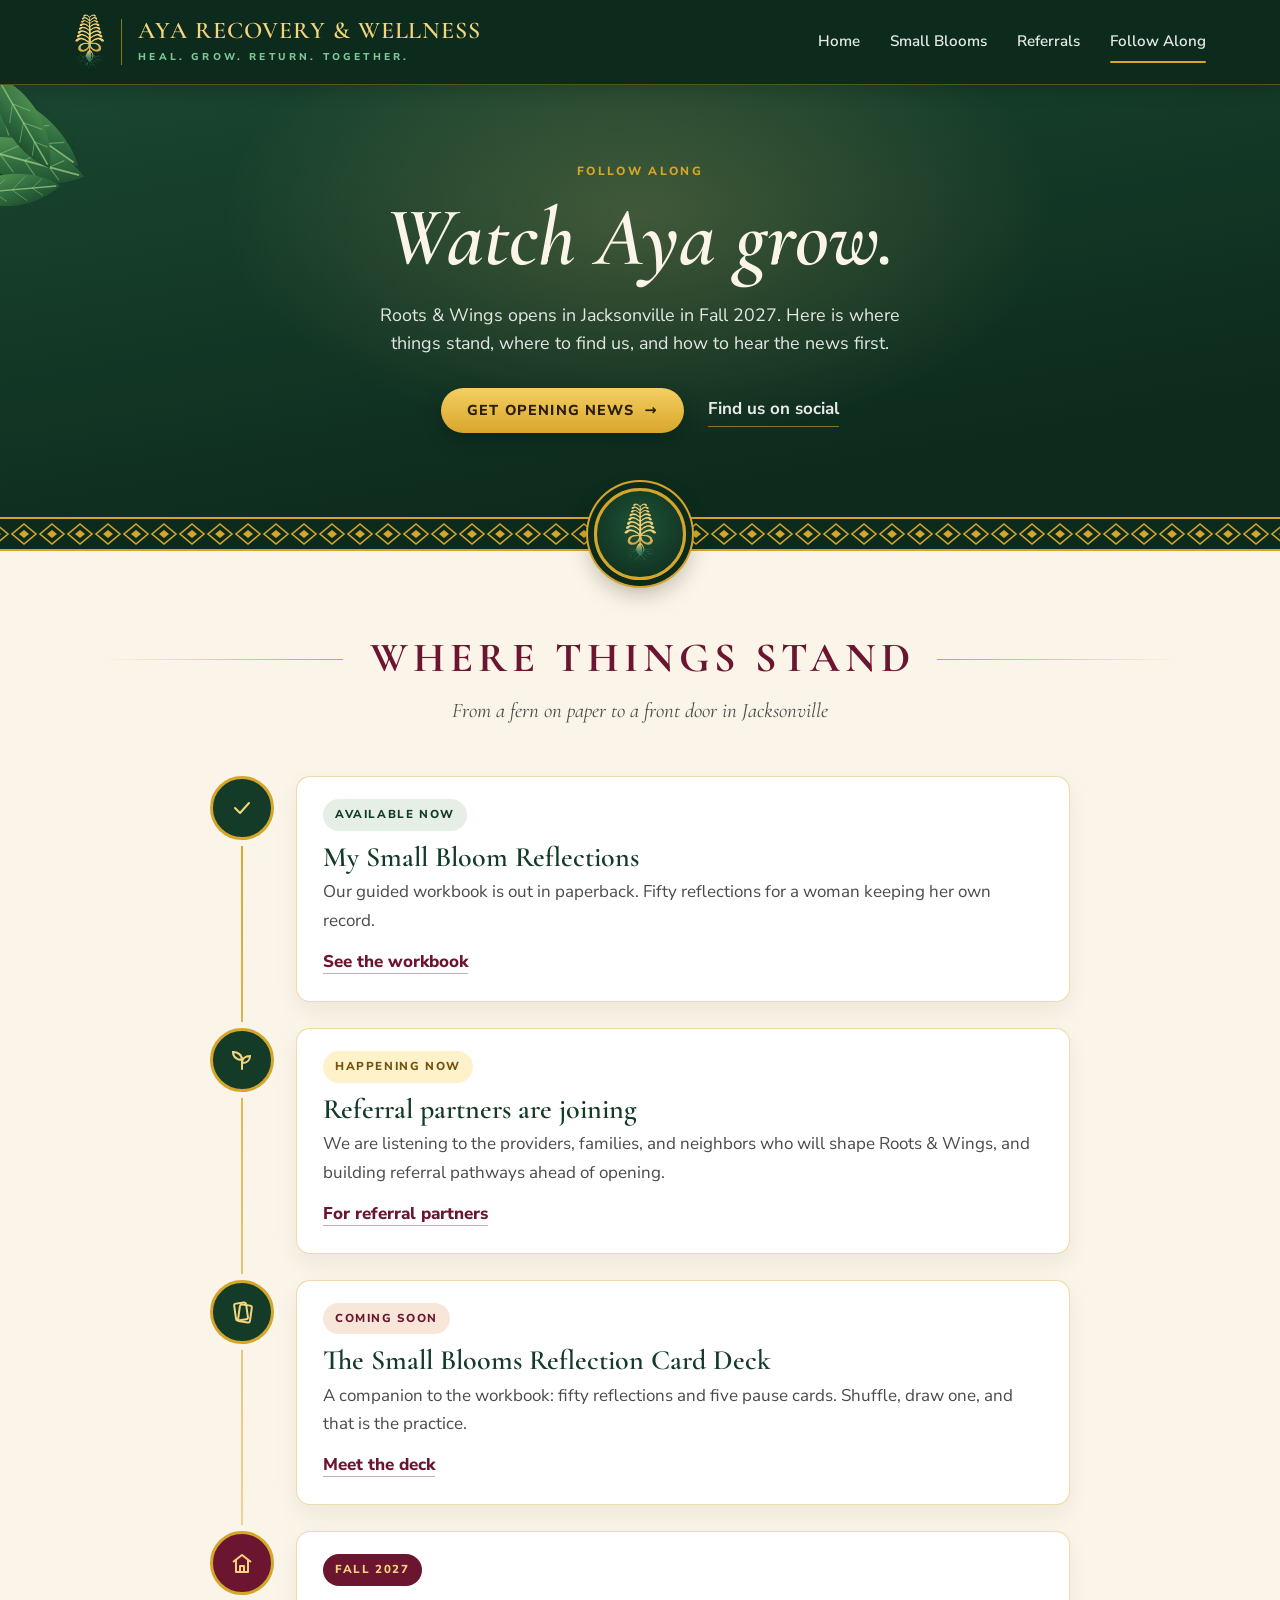
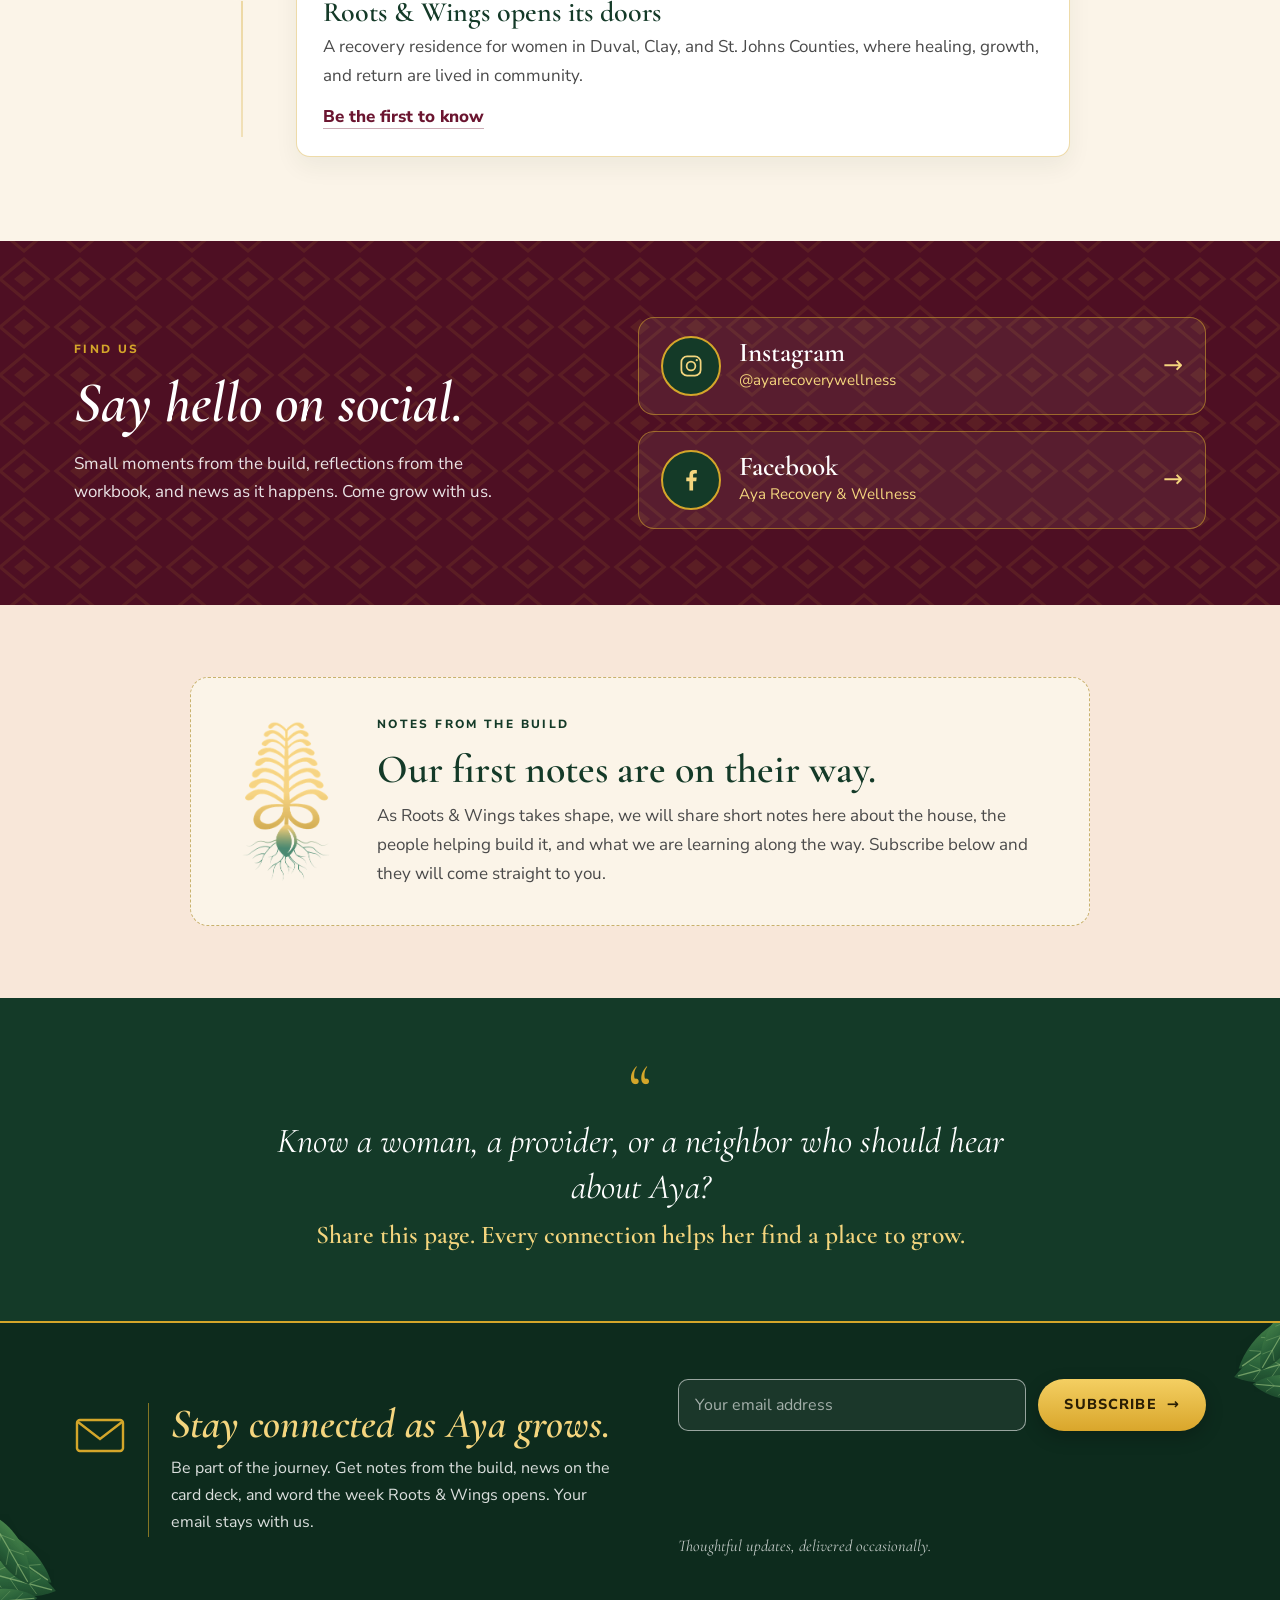
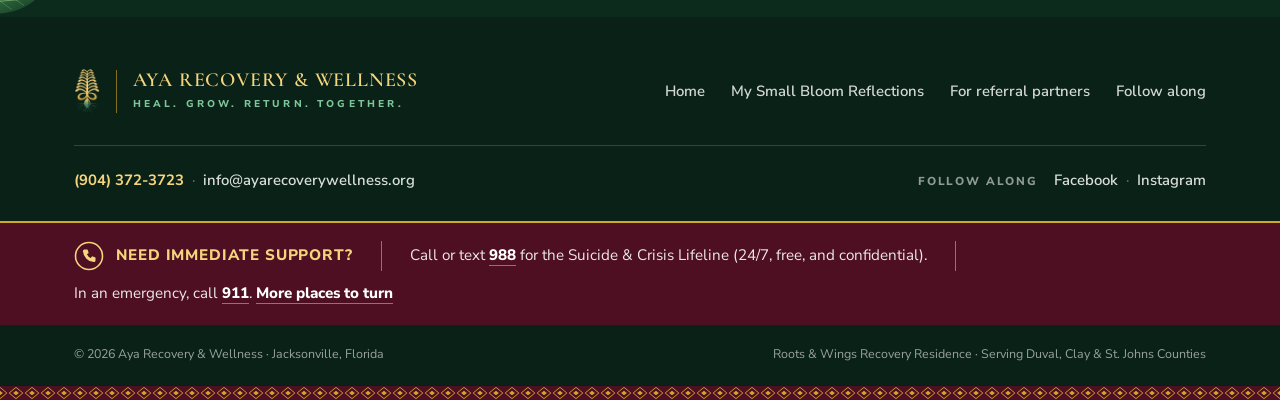
==== aya-follow.html @ 1ce66c6c "Add the Follow Along page, restyle the thank-you pages, harden form spam protection Co-Authored-By: " ====
<!DOCTYPE html>
<html lang="en">
<head>
<meta charset="UTF-8">
<meta name="color-scheme" content="light">
<meta name="viewport" content="width=device-width, initial-scale=1">
<title>Follow along &middot; Aya Recovery &amp; Wellness</title>
<link rel="preconnect" href="https://fonts.googleapis.com">
<link rel="preconnect" href="https://fonts.gstatic.com" crossorigin>
<link href="https://fonts.googleapis.com/css2?family=Cormorant+Garamond:ital,wght@0,400;0,500;0,600;0,700;1,400;1,500;1,600;1,700&amp;family=Nunito+Sans:opsz,wght@6..12,300;6..12,400;6..12,600;6..12,700;6..12,800&amp;display=swap" rel="stylesheet">
<link rel="stylesheet" href="assets/aya-site.css">
<style>
  /* Follow Along page */
  .fa-hero{position:relative;overflow:hidden;color:#fff;text-align:center;background:
      radial-gradient(ellipse 50% 80% at 50% 30%,rgba(244,213,126,.2),rgba(244,213,126,0) 65%),
      linear-gradient(170deg,#1A4630 0%,var(--forest-deep) 80%);}
  .fa-hero .wrap{position:relative;z-index:2;max-width:820px;padding-top:76px;padding-bottom:84px;display:flex;flex-direction:column;align-items:center;}
  .fa-hero h1{font-style:italic;font-weight:600;font-size:clamp(3rem,7vw,5.2rem);line-height:1;color:var(--cream);animation:ayaRise .9s ease .1s both;}
  .fa-hero .eyebrow{animation:ayaRise .7s ease both;}
  .fa-hero .lead{margin:22px 0 30px;font-size:1.12rem;line-height:1.6;color:rgba(255,255,255,.88);max-width:48ch;animation:ayaRise .8s ease .4s both;}
  .fa-hero .cta{display:flex;flex-wrap:wrap;justify-content:center;gap:14px 24px;align-items:center;animation:ayaRise .8s ease .6s both;}
  .fa-hero .cta .soft{color:rgba(255,255,255,.9);font-weight:700;text-decoration:none;border-bottom:1px solid rgba(212,166,42,.6);padding-bottom:2px;}

  .ruletitle{display:flex;align-items:center;gap:22px;justify-content:center;margin-bottom:12px;}
  .ruletitle::before,.ruletitle::after{content:"";flex:1;max-width:240px;height:1px;background:linear-gradient(90deg,rgba(212,166,42,0),var(--gold));}
  .ruletitle::after{transform:scaleX(-1);}
  .ruletitle h2{font-family:var(--serif);font-weight:700;font-size:clamp(1.8rem,3.6vw,2.6rem);letter-spacing:.12em;padding-left:.12em;text-transform:uppercase;color:var(--burgundy);text-align:center;}
  .stand{background:var(--cream);padding:86px 0 84px;}
  .stand .sub{text-align:center;margin:0 0 48px;font-family:var(--serif);font-style:italic;font-size:1.3rem;color:var(--graphite);}
  .growth{position:relative;list-style:none;margin:0 auto;padding:0;max-width:860px;display:grid;gap:26px;}
  .growth::before{content:"";position:absolute;left:31px;top:20px;bottom:20px;width:2px;background:linear-gradient(180deg,var(--gold),rgba(212,166,42,.25));}
  .growth li{position:relative;display:grid;grid-template-columns:64px 1fr;gap:22px;align-items:start;}
  .growth .node{position:relative;z-index:1;width:64px;height:64px;border-radius:50%;background:var(--forest);border:3px solid var(--gold);display:flex;align-items:center;justify-content:center;box-shadow:0 0 0 6px var(--cream);}
  .growth .node svg{width:28px;height:28px;}
  .growth li.st-ahead .node{background:var(--burgundy);}
  .growth .card{background:#fff;border:1px solid rgba(212,166,42,.4);border-radius:14px;padding:22px 26px 24px;box-shadow:0 10px 24px rgba(13,43,29,.06);min-width:0;}
  .growth .chip{display:inline-block;font-size:.72rem;font-weight:800;letter-spacing:.14em;text-transform:uppercase;padding:6px 12px;border-radius:999px;background:#E6EFE6;color:var(--forest);}
  .growth li.st-now .chip{background:#FFF1C9;color:#6E5410;}
  .growth li.st-soon .chip{background:var(--blush);color:var(--burgundy);}
  .growth li.st-ahead .chip{background:var(--burgundy);color:var(--gold-light);}
  .growth h3{margin:12px 0 6px;font-size:1.75rem;color:var(--forest);}
  .growth p{margin:0 0 12px;color:var(--graphite);}

  .findus{position:relative;background:var(--burgundy-deep);color:#fff;overflow:hidden;}
  .findus::before{content:"";position:absolute;inset:0;background:var(--diamonds) repeat center/56px 48px;opacity:.1;}
  .findus .wrap{position:relative;display:grid;grid-template-columns:1fr 1.1fr;gap:48px;align-items:center;padding-top:76px;padding-bottom:76px;}
  .findus h2{font-style:italic;font-size:clamp(2.4rem,4.6vw,3.6rem);color:#fff;}
  .findus .intro p:last-child{margin:16px 0 0;color:rgba(255,255,255,.88);font-size:1.06rem;max-width:42ch;}
  .handles{display:grid;gap:16px;}
  .handle{display:grid;grid-template-columns:60px 1fr auto;gap:18px;align-items:center;background:rgba(255,255,255,.06);border:1.5px solid rgba(212,166,42,.55);border-radius:16px;padding:18px 22px;text-decoration:none;color:#fff;transition:background .2s ease, transform .2s ease;}
  .handle:hover{background:rgba(255,255,255,.12);transform:translateY(-2px);}
  .handle .ico{width:60px;height:60px;border-radius:50%;background:var(--forest);border:2px solid var(--gold);display:flex;align-items:center;justify-content:center;}
  .handle .ico svg{width:28px;height:28px;}
  .handle .txt{min-width:0;}
  .handle .where{display:block;font-family:var(--serif);font-size:1.7rem;font-weight:600;line-height:1.1;}
  .handle .at{display:block;font-size:.95rem;color:var(--gold-light);overflow-wrap:anywhere;}
  .handle .go{font-size:1.5rem;color:var(--gold-light);transition:transform .2s ease;}
  .handle:hover .go{transform:translateX(4px);}

  .notes{background:var(--blush);padding:72px 0;}
  .notecard{display:grid;grid-template-columns:110px 1fr;gap:36px;align-items:center;max-width:900px;margin:0 auto;background:var(--cream);border:1px dashed rgba(168,133,28,.6);border-radius:18px;padding:36px 40px;}
  .notecard .fern{width:90px;margin:0 auto;opacity:.9;}
  .notecard h2{font-size:clamp(1.9rem,3.6vw,2.5rem);color:var(--forest);}
  .notecard p:last-child{margin:12px 0 0;color:var(--graphite);}

  .sharecall{background:var(--forest);color:#fff;text-align:center;}
  .sharecall .wrap{max-width:820px;padding-top:70px;padding-bottom:70px;}
  .sharecall .q{display:block;font-family:var(--serif);font-size:4.4rem;line-height:.6;color:var(--gold);margin-bottom:8px;}
  .sharecall p{margin:0;font-family:var(--serif);font-style:italic;font-size:clamp(1.5rem,3.2vw,2.2rem);line-height:1.3;}
  .sharecall p.g{margin-top:8px;font-style:normal;font-weight:600;color:var(--gold-light);font-size:clamp(1.2rem,2.4vw,1.6rem);}

  @media(max-width:860px){
    .findus .wrap{grid-template-columns:1fr;gap:30px;}
  }
  @media(max-width:620px){
    .growth::before{left:23px;}
    .growth li{grid-template-columns:48px 1fr;gap:14px;}
    .growth .node{width:48px;height:48px;}
    .growth .node svg{width:22px;height:22px;}
    .growth .card{padding:18px;}
    .growth h3{font-size:1.45rem;}
    .handle{grid-template-columns:48px 1fr auto;padding:14px 16px;gap:14px;}
    .handle .ico{width:48px;height:48px;}
    .handle .where{font-size:1.4rem;}
    .notecard{grid-template-columns:1fr;gap:16px;padding:28px 22px;text-align:center;}
    .notecard .fern{width:60px;}
  }
</style>
<link rel="icon" href="/favicon.ico" sizes="any">
<link rel="icon" type="image/png" sizes="32x32" href="/assets/favicon-32.png">
<link rel="icon" type="image/png" sizes="192x192" href="/assets/icon-192.png">
<link rel="icon" type="image/png" sizes="512x512" href="/assets/icon-512.png">
<link rel="apple-touch-icon" sizes="180x180" href="/apple-touch-icon.png?v=2">
<meta name="apple-mobile-web-app-title" content="Aya">
<meta name="theme-color" content="#0D2B1D">
<meta name="description" content="Follow Aya Recovery &amp; Wellness as Roots &amp; Wings grows toward its Fall 2027 opening in Jacksonville: milestones, social links, and opening news.">
<link rel="canonical" href="https://ayarecoverywellness.org/aya-follow">
<meta property="og:type" content="website">
<meta property="og:site_name" content="Aya Recovery &amp; Wellness">
<meta property="og:title" content="Follow along &middot; Aya Recovery &amp; Wellness">
<meta property="og:description" content="Follow Aya Recovery &amp; Wellness as Roots &amp; Wings grows toward its Fall 2027 opening in Jacksonville: milestones, social links, and opening news.">
<meta property="og:url" content="https://ayarecoverywellness.org/aya-follow">
<meta property="og:image" content="https://ayarecoverywellness.org/assets/og-image.png">
<meta property="og:image:width" content="1200">
<meta property="og:image:height" content="630">
<meta property="og:image:alt" content="Aya Recovery &amp; Wellness logo, a gold fern with green roots on deep jade">
<meta name="twitter:card" content="summary_large_image">
<meta name="twitter:title" content="Follow along &middot; Aya Recovery &amp; Wellness">
<meta name="twitter:description" content="Follow Aya Recovery &amp; Wellness as Roots &amp; Wings grows toward its Fall 2027 opening in Jacksonville: milestones, social links, and opening news.">
<meta name="twitter:image" content="https://ayarecoverywellness.org/assets/og-image.png">
</head>
<body>

<!-- shared leaf shapes, reused across the page -->
<svg width="0" height="0" style="position:absolute" aria-hidden="true" focusable="false">
  <defs>
    <linearGradient id="lf" x1="0" y1="0" x2="1" y2="1"><stop offset="0" stop-color="#5FA35A"/><stop offset=".55" stop-color="#2F6B3F"/><stop offset="1" stop-color="#173F27"/></linearGradient>
    <linearGradient id="lf2" x1="0" y1="0" x2="1" y2="1"><stop offset="0" stop-color="#8CC46A"/><stop offset="1" stop-color="#2F6B3F"/></linearGradient>
    <symbol id="leaf" viewBox="0 0 100 40"><path d="M2 20C24 0 70-2 98 20 70 42 24 40 2 20Z" fill="url(#lf)"/><path d="M4 20H94" stroke="#A7D48A" stroke-width="1.4" opacity=".7"/><path d="M30 20 44 9M50 20 64 8M30 20 44 31M50 20 64 32M70 20 80 12M70 20 80 28" stroke="#A7D48A" stroke-width=".9" opacity=".45" fill="none"/></symbol>
    <symbol id="spray" viewBox="0 0 240 240"><use href="#leaf" x="0" y="0" width="150" height="60" transform="rotate(35 20 20) translate(20 10)"/><use href="#leaf" width="140" height="56" transform="translate(10 70) rotate(15)"/><use href="#leaf" width="120" height="48" transform="translate(60 10) rotate(60)"/><use href="#leaf" width="110" height="44" transform="translate(0 130) rotate(-5)"/></symbol>
    <symbol id="hibiscus" viewBox="-40 -40 80 80"><g fill="#E23A5C"><ellipse rx="22" ry="14" cx="20"/><ellipse rx="22" ry="14" cx="20" transform="rotate(72)"/><ellipse rx="22" ry="14" cx="20" transform="rotate(144)"/><ellipse rx="22" ry="14" cx="20" transform="rotate(216)"/><ellipse rx="22" ry="14" cx="20" transform="rotate(288)"/></g><circle r="9" fill="#9E1638"/><path d="M0 0 18-20" stroke="#F4D57E" stroke-width="2.4"/><circle cx="19" cy="-21" r="3.5" fill="#F4D57E"/></symbol>
    <symbol id="frond" viewBox="-40 -170 80 175"><path d="M0 0C-4-50 2-110 10-160" stroke="#8CC46A" stroke-width="3" fill="none"/><g fill="url(#lf2)"><ellipse cx="-24" cy="-30" rx="26" ry="7" transform="rotate(-20 -24 -30)"/><ellipse cx="26" cy="-38" rx="26" ry="7" transform="rotate(20 26 -38)"/><ellipse cx="-20" cy="-62" rx="23" ry="6.5" transform="rotate(-24 -20 -62)"/><ellipse cx="26" cy="-70" rx="23" ry="6.5" transform="rotate(22 26 -70)"/><ellipse cx="-14" cy="-94" rx="19" ry="5.5" transform="rotate(-28 -14 -94)"/><ellipse cx="26" cy="-102" rx="19" ry="5.5" transform="rotate(26 26 -102)"/><ellipse cx="-6" cy="-124" rx="15" ry="4.5" transform="rotate(-32 -6 -124)"/><ellipse cx="22" cy="-132" rx="15" ry="4.5" transform="rotate(30 22 -132)"/><ellipse cx="10" cy="-156" rx="9" ry="4" transform="rotate(-70 10 -156)"/></g></symbol>
  </defs>
</svg>

<header>
  <div class="wrap nav">
    <a class="brand" href="/" aria-label="Aya Recovery and Wellness home">
      <img class="badge" src="assets/aya-fern.png" alt="" aria-hidden="true">
      <span class="words"><span class="name">Aya Recovery &amp; Wellness</span><span class="tag">Heal. Grow. Return. Together.</span></span>
    </a>
    <nav class="menu" aria-label="Main">
      <a href="/">Home</a>
      <a href="aya-small-bloom.html">Small Blooms</a>
      <a href="aya-refer.html">Referrals</a>
      <a href="aya-follow.html" aria-current="page">Follow Along</a>
    </nav>
  </div>
</header>

<main>
<section class="fa-hero">
  <svg class="leaf-tl" viewBox="0 0 240 240" aria-hidden="true"><use href="#spray"/></svg>
  <svg class="leaf-br" viewBox="0 0 240 240" aria-hidden="true" style="transform:scale(-1,-1)"><use href="#spray"/></svg>
  <div class="wrap">
    <p class="eyebrow">Follow along</p>
    <h1>Watch Aya grow.</h1>
    <p class="lead">Roots &amp; Wings opens in Jacksonville in Fall 2027. Here is where things stand, where to find us, and how to hear the news first.</p>
    <div class="cta">
      <a class="btn btn-gold" href="#news">Get opening news <span class="arr" aria-hidden="true">&rarr;</span></a>
      <a class="soft" href="#social">Find us on social</a>
    </div>
  </div>
</section>

<div class="kente" aria-hidden="true"><div class="seal"><img src="assets/aya-fern.png" alt=""></div></div>

<section class="stand">
  <div class="wrap">
    <div class="ruletitle reveal"><h2>Where things stand</h2></div>
    <p class="sub reveal">From a fern on paper to a front door in Jacksonville</p>
    <ol class="growth">
      <li class="reveal st-done">
        <span class="node" aria-hidden="true"><svg viewBox="0 0 28 28" fill="none" stroke="#F4D57E" stroke-width="2" stroke-linecap="round" stroke-linejoin="round"><path d="m7 14 5 5 9-10"/></svg></span>
        <div class="card">
          <span class="chip">Available now</span>
          <h3>My Small Bloom Reflections</h3>
          <p>Our guided workbook is out in paperback. Fifty reflections for a woman keeping her own record.</p>
          <a class="textlink" href="aya-small-bloom.html">See the workbook</a>
        </div>
      </li>
      <li class="reveal st-now">
        <span class="node" aria-hidden="true"><svg viewBox="0 0 28 28" fill="none" stroke="#F4D57E" stroke-width="2" stroke-linecap="round"><path d="M14 23V12"/><path d="M14 14c0-5-4-8-9-8 0 5 4 8 9 8Z"/><path d="M14 17c0-4 3-7 8-7 0 4-3 7-8 7Z"/></svg></span>
        <div class="card">
          <span class="chip">Happening now</span>
          <h3>Referral partners are joining</h3>
          <p>We are listening to the providers, families, and neighbors who will shape Roots &amp; Wings, and building referral pathways ahead of opening.</p>
          <a class="textlink" href="aya-refer.html">For referral partners</a>
        </div>
      </li>
      <li class="reveal st-soon">
        <span class="node" aria-hidden="true"><svg viewBox="0 0 28 28" fill="none" stroke="#F4D57E" stroke-width="2"><rect x="7" y="5" width="12" height="17" rx="2" transform="rotate(-8 13 13)"/><rect x="11" y="7" width="12" height="17" rx="2" transform="rotate(8 17 15)"/></svg></span>
        <div class="card">
          <span class="chip">Coming soon</span>
          <h3>The Small Blooms Reflection Card Deck</h3>
          <p>A companion to the workbook: fifty reflections and five pause cards. Shuffle, draw one, and that is the practice.</p>
          <a class="textlink" href="aya-small-bloom.html#deck">Meet the deck</a>
        </div>
      </li>
      <li class="reveal st-ahead">
        <span class="node" aria-hidden="true"><svg viewBox="0 0 28 28" fill="none" stroke="#F4D57E" stroke-width="2" stroke-linejoin="round"><path d="M5 13 14 6l9 7"/><path d="M8 11v12h12V11"/><path d="M12 23v-6h4v6"/></svg></span>
        <div class="card">
          <span class="chip">Fall 2027</span>
          <h3>Roots &amp; Wings opens its doors</h3>
          <p>A recovery residence for women in Duval, Clay, and St. Johns Counties, where healing, growth, and return are lived in community.</p>
          <a class="textlink" href="#news">Be the first to know</a>
        </div>
      </li>
    </ol>
  </div>
</section>

<section class="findus" id="social">
  <div class="wrap">
    <div class="intro reveal">
      <p class="eyebrow">Find us</p>
      <h2>Say hello on social.</h2>
      <p>Small moments from the build, reflections from the workbook, and news as it happens. Come grow with us.</p>
    </div>
    <div class="handles">
      <a class="handle reveal" href="https://www.instagram.com/ayarecoverywellness/" target="_blank" rel="noopener">
        <span class="ico" aria-hidden="true"><svg viewBox="0 0 32 32" fill="none" stroke="#F4D57E" stroke-width="2"><rect x="5" y="5" width="22" height="22" rx="6.5"/><circle cx="16" cy="16" r="5"/><circle cx="22.6" cy="9.4" r="1.3" fill="#F4D57E" stroke="none"/></svg></span>
        <span class="txt"><span class="where">Instagram</span><span class="at">@ayarecoverywellness</span></span>
        <span class="go" aria-hidden="true">&rarr;</span>
      </a>
      <a class="handle reveal" href="https://www.facebook.com/ayarecoverywellness" target="_blank" rel="noopener">
        <span class="ico" aria-hidden="true"><svg viewBox="0 0 32 32" fill="#F4D57E"><path d="M18.4 28V17.4h3.6l.5-4.2h-4.1v-2.6c0-1.2.3-2 2.1-2h2.2V4.9c-.4-.1-1.7-.2-3.2-.2-3.2 0-5.3 1.9-5.3 5.5v3H10.6v4.2h3.6V28Z"/></svg></span>
        <span class="txt"><span class="where">Facebook</span><span class="at">Aya Recovery &amp; Wellness</span></span>
        <span class="go" aria-hidden="true">&rarr;</span>
      </a>
    </div>
  </div>
</section>

<section class="notes">
  <div class="wrap">
    <div class="notecard reveal">
      <img class="fern" src="assets/aya-fern.png" alt="" aria-hidden="true">
      <div>
        <p class="eyebrow ink">Notes from the build</p>
        <h2>Our first notes are on their way.</h2>
        <p>As Roots &amp; Wings takes shape, we will share short notes here about the house, the people helping build it, and what we are learning along the way. Subscribe below and they will come straight to you.</p>
      </div>
    </div>
  </div>
</section>

<section class="sharecall">
  <div class="wrap reveal">
    <span class="q" aria-hidden="true">&ldquo;</span>
    <p>Know a woman, a provider, or a neighbor who should hear about Aya?</p>
    <p class="g">Share this page. Every connection helps her find a place to grow.</p>
  </div>
</section>

<section class="news" id="news">
  <svg class="leaf-a" viewBox="0 0 240 240" aria-hidden="true"><use href="#spray"/></svg>
  <svg class="leaf-b" viewBox="0 0 240 240" aria-hidden="true"><use href="#spray"/></svg>
  <div class="wrap">
    <div class="copy">
      <svg class="env" viewBox="0 0 52 52" aria-hidden="true"><rect x="3" y="11" width="46" height="31" rx="3" fill="none" stroke="#D4A62A" stroke-width="2.4"/><path d="M4 13 26 30 48 13" fill="none" stroke="#D4A62A" stroke-width="2.4"/></svg>
      <div class="txt">
        <h2>Stay connected as Aya grows.</h2>
        <p>Be part of the journey. Get notes from the build, news on the card deck, and word the week Roots &amp; Wings opens. Your email stays with us.</p>
      </div>
    </div>
    <form name="opening-news" method="POST" action="/aya-welcome" data-netlify="true" netlify-honeypot="website" data-netlify-recaptcha="true">
      <input type="hidden" name="form-name" value="opening-news">
      <input type="hidden" name="subject" data-remove-prefix value="Aya &middot; Opening news signup">
      <p class="hp" aria-hidden="true"><label>Leave this field empty <input name="website" type="text" tabindex="-1" autocomplete="off"></label></p>
      <label class="sr-only" for="news-email">Your email address</label>
      <div class="row">
        <input id="news-email" name="email" type="email" autocomplete="email" placeholder="Your email address" required>
        <button class="btn btn-gold" type="submit">Subscribe <span class="arr" aria-hidden="true">&rarr;</span></button>
      </div>
      <div class="captcha" data-netlify-recaptcha="true"></div>
      <p class="note">Thoughtful updates, delivered occasionally.</p>
    </form>
  </div>
</section>
</main>

<footer>
  <div class="wrap">
    <div class="top">
      <a class="brand" href="/">
        <img class="badge" src="assets/aya-fern.png" alt="" aria-hidden="true">
        <span class="words"><span class="name">Aya Recovery &amp; Wellness</span><span class="tag">Heal. Grow. Return. Together.</span></span>
      </a>
      <nav class="fnav" aria-label="Footer">
        <a href="/">Home</a>
        <a href="aya-small-bloom.html">My Small Bloom Reflections</a>
        <a href="aya-refer.html">For referral partners</a>
        <a href="aya-follow.html">Follow along</a>
      </nav>
    </div>
    <div class="reach">
      <span class="contact">
        <a class="ph" href="tel:+19043723723">(904) 372-3723</a>
        <span class="sep">&nbsp;&middot;&nbsp;</span>
        <a class="em" href="mailto:info@ayarecoverywellness.org">info@ayarecoverywellness.org</a>
      </span>
      <span class="social">
        <span class="lbl">Follow along</span>
        <a href="https://www.facebook.com/ayarecoverywellness" target="_blank" rel="noopener">Facebook</a>
        <span class="sep">&nbsp;&middot;&nbsp;</span>
        <a href="https://www.instagram.com/ayarecoverywellness/" target="_blank" rel="noopener">Instagram</a>
      </span>
    </div>
  </div>
  <div class="crisisbar">
    <div class="wrap">
      <span class="ask"><svg viewBox="0 0 30 30" aria-hidden="true"><circle cx="15" cy="15" r="13.5" fill="none" stroke="#F4D57E" stroke-width="1.6"/><path d="M10.5 8.5h3l1.2 3.4-1.8 1.3a8 8 0 0 0 3.9 3.9l1.3-1.8 3.4 1.2v3a1.6 1.6 0 0 1-1.7 1.6A12 12 0 0 1 8.9 10.2a1.6 1.6 0 0 1 1.6-1.7Z" fill="#F4D57E"/></svg>Need immediate support?</span>
      <span class="bar" aria-hidden="true"></span>
      <span>Call or text <a href="tel:988">988</a> for the Suicide &amp; Crisis Lifeline (24/7, free, and confidential).</span>
      <span class="bar" aria-hidden="true"></span>
      <span>In an emergency, call <a href="tel:911">911</a>. <a href="/#help">More places to turn</a></span>
    </div>
  </div>
  <div class="fine">
    <div class="wrap">
      <span>&copy; 2026 Aya Recovery &amp; Wellness &middot; Jacksonville, Florida</span>
      <span>Roots &amp; Wings Recovery Residence &middot; Serving Duval, Clay &amp; St. Johns Counties</span>
    </div>
  </div>
  <div class="patternfoot" aria-hidden="true"></div>
</footer>
<script>
  (function(){
    var els=document.querySelectorAll('.reveal');
    var still=window.matchMedia&&window.matchMedia('(prefers-reduced-motion: reduce)').matches;
    if(still||!('IntersectionObserver' in window)){els.forEach(function(el){el.classList.add('in');});return;}
    var io=new IntersectionObserver(function(entries){entries.forEach(function(e){if(e.isIntersecting){e.target.classList.add('in');io.unobserve(e.target);}});},{threshold:.12});
    els.forEach(function(el){io.observe(el);});
  })();
</script>
</body>
</html>
---- assets/aya-site.css ----
/* Aya site styles, shared by the redesigned pages (home first). */
:root{
  --forest:#143A28;--forest-deep:#0D2B1D;--forest-ink:#0A2117;--leaf:#2F6B3F;--jade:#4A8C7A;
  --gold:#D4A62A;--gold-deep:#A8851C;--gold-light:#F4D57E;
  --burgundy:#6B1530;--burgundy-deep:#4E0F23;
  --cream:#FBF4E8;--blush:#F8E7D9;--sand:#F1DFC6;
  --charcoal:#2B2B2B;--graphite:#4a4a4a;
  --line:rgba(43,43,43,.12);--line-light:rgba(255,255,255,.16);
  --serif:'Cormorant Garamond', Georgia, 'Times New Roman', serif;
  --sans:'Nunito Sans', Calibri, system-ui, sans-serif;--wrap:1180px;
  --ease-ceremony:cubic-bezier(.32,.72,.32,1);
  --diamonds:url("data:image/svg+xml,%3Csvg xmlns='http://www.w3.org/2000/svg' width='28' height='24' viewBox='0 0 28 24'%3E%3Cpath d='M14 2 26 12 14 22 2 12Z' fill='none' stroke='%23D4A62A' stroke-width='1.6'/%3E%3Cpath d='M14 8 19 12 14 16 9 12Z' fill='%23D4A62A'/%3E%3C/svg%3E");
  --diamonds-soft:url("data:image/svg+xml,%3Csvg xmlns='http://www.w3.org/2000/svg' width='44' height='44' viewBox='0 0 44 44'%3E%3Cg fill='none' stroke='%23E7B99A' stroke-width='1.4'%3E%3Cpath d='M22 3 41 22 22 41 3 22Z'/%3E%3Cpath d='M22 11 33 22 22 33 11 22Z'/%3E%3C/g%3E%3Cpath d='M22 18 26 22 22 26 18 22Z' fill='%23E7B99A'/%3E%3C/svg%3E");
}
*{box-sizing:border-box;}
html{scroll-behavior:smooth;color-scheme:only light;}
body{margin:0;font-family:var(--sans);color:var(--charcoal);background:var(--cream);font-size:17px;line-height:1.7;-webkit-font-smoothing:antialiased;overflow-x:hidden;}
h1,h2,h3,h4{font-family:var(--serif);font-weight:600;line-height:1.05;margin:0;}
p{margin:0 0 1.1em;}
a{color:inherit;}
img{max-width:100%;display:block;}
b,strong{font-weight:700;}
.wrap{max-width:var(--wrap);margin:0 auto;padding:0 24px;}
.eyebrow{font-family:var(--sans);text-transform:uppercase;letter-spacing:.2em;font-size:.74rem;font-weight:800;color:var(--gold);margin:0 0 .9rem;}
.eyebrow.ink{color:var(--forest);}
[id]{scroll-margin-top:96px;}
a[href^="tel:"]{white-space:nowrap;}
:focus-visible{outline:2px solid var(--gold);outline-offset:3px;}
.sr-only{position:absolute!important;width:1px;height:1px;padding:0;margin:-1px;overflow:hidden;clip:rect(0,0,0,0);white-space:nowrap;border:0;}

@keyframes ayaRise{from{opacity:0;transform:translateY(14px)}to{opacity:1;transform:none}}
@keyframes ayaFade{from{opacity:0}to{opacity:1}}
@keyframes ayaGlow{0%,100%{opacity:.85}50%{opacity:1}}
@keyframes ayaSway{0%,100%{transform:rotate(-1.2deg)}50%{transform:rotate(1.2deg)}}
.reveal{opacity:0;transform:translateY(18px);transition:opacity .8s ease, transform .8s ease;}
.reveal.in{opacity:1;transform:none;}

/* buttons */
.btn{display:inline-flex;align-items:center;gap:10px;white-space:nowrap;font-family:var(--sans);font-weight:800;font-size:.9rem;letter-spacing:.08em;text-transform:uppercase;padding:14px 26px;border-radius:999px;text-decoration:none;transition:transform .15s ease, box-shadow .2s ease, background .2s ease, color .2s ease;cursor:pointer;border:0;line-height:1.2;}
.btn .arr{transition:transform .2s ease;}
.btn:hover .arr{transform:translateX(3px);}
.btn-gold{background:linear-gradient(180deg,#F4CF62,#D9A62B);color:#2A1E04;box-shadow:0 6px 18px rgba(0,0,0,.22);}
.btn-gold:hover{transform:translateY(-2px);box-shadow:0 10px 24px rgba(212,166,42,.35);}
.btn-line{background:transparent;color:var(--gold-light);border:1.5px solid var(--gold);padding:11px 22px;font-size:.8rem;}
.btn-line:hover{background:rgba(212,166,42,.12);color:#fff;}

/* header */
header{position:sticky;top:0;z-index:50;background:var(--forest-deep);border-bottom:1px solid rgba(212,166,42,.35);box-shadow:0 4px 18px rgba(0,0,0,.18);}
.nav{display:flex;align-items:center;justify-content:space-between;min-height:84px;gap:20px;}
.brand{display:flex;align-items:center;gap:16px;text-decoration:none;color:#fff;flex:none;}
.brand .badge{height:56px;width:auto;}
.brand .words{border-left:1px solid rgba(212,166,42,.6);padding-left:16px;}
.brand .name{display:block;font-family:var(--serif);font-size:1.5rem;font-weight:600;line-height:1;letter-spacing:.04em;color:var(--gold-light);text-transform:uppercase;}
.brand .tag{display:block;margin-top:6px;font-size:.62rem;font-weight:800;letter-spacing:.32em;text-transform:uppercase;color:#7FC79A;}
.menu{display:flex;align-items:center;gap:30px;}
.menu a{position:relative;font-size:.95rem;font-weight:600;text-decoration:none;color:rgba(255,255,255,.9);padding:6px 0;}
.menu a::after{content:"";position:absolute;left:0;right:0;bottom:-2px;height:2px;border-radius:2px;background:var(--gold);transform:scaleX(0);transition:transform .25s ease;}
.menu a:hover{color:#fff;}
.menu a:hover::after,.menu a[aria-current="page"]::after{transform:scaleX(1);}

/* hero */
.hero{position:relative;overflow:hidden;color:#fff;background:
    radial-gradient(ellipse 60% 70% at 78% 40%,rgba(244,213,126,.22),rgba(244,213,126,0) 60%),
    radial-gradient(ellipse 50% 60% at 10% 90%,rgba(47,107,63,.55),rgba(47,107,63,0) 70%),
    linear-gradient(160deg,#1A4630 0%,var(--forest-deep) 70%);}
.hero .wrap{position:relative;z-index:2;display:grid;grid-template-columns:1fr 1.05fr;gap:40px;align-items:center;padding-top:64px;padding-bottom:88px;}
.hero h1{font-size:clamp(2.7rem,5.6vw,4.6rem);font-weight:600;line-height:1.02;color:#fff;animation:ayaRise .9s ease .1s both;}
.hero h1 em{display:block;font-style:italic;font-weight:500;color:var(--gold-light);margin-top:.12em;}
.hero .rule{width:150px;height:2px;margin:28px 0 22px;background:linear-gradient(90deg,var(--gold),rgba(212,166,42,0));animation:ayaFade 1s ease .6s both;}
.hero .welcome{margin:0 0 8px;font-weight:800;font-size:1.15rem;color:#fff;animation:ayaRise .8s ease .7s both;}
.hero .lead{margin:0 0 30px;font-size:1.08rem;font-weight:400;line-height:1.6;color:rgba(255,255,255,.88);max-width:44ch;animation:ayaRise .8s ease .85s both;}
.hero .cta{display:flex;flex-wrap:wrap;gap:14px 22px;align-items:center;animation:ayaRise .8s ease 1s both;}
.hero .cta .soft{color:rgba(255,255,255,.85);font-weight:700;font-size:.95rem;text-decoration:none;border-bottom:1px solid rgba(212,166,42,.6);padding-bottom:2px;}
.hero .cta .soft:hover{color:#fff;}
.leaf-tl,.leaf-br{position:absolute;z-index:1;pointer-events:none;}
.leaf-tl{left:-40px;top:-30px;width:220px;transform-origin:20% 20%;animation:ayaSway 9s ease-in-out infinite;}
.leaf-br{right:-30px;bottom:-40px;width:240px;transform-origin:80% 80%;animation:ayaSway 11s ease-in-out infinite reverse;}

.porch{position:relative;animation:ayaRise 1.1s var(--ease-ceremony) .3s both;}
.porch .frame{position:relative;aspect-ratio:600/560;border-radius:300px 300px 18px 18px;overflow:hidden;border:3px solid var(--gold);box-shadow:0 0 0 8px rgba(212,166,42,.12),0 30px 60px rgba(0,0,0,.4);}
.porch svg{display:block;width:100%;height:100%;}
.porch .lamp{animation:ayaGlow 4s ease-in-out infinite;}
.soon{position:absolute;right:-14px;bottom:-34px;width:min(330px,74%);text-align:center;color:#fff;padding:26px 28px 24px;filter:drop-shadow(0 12px 24px rgba(0,0,0,.35));animation:ayaRise .9s ease 1.2s both;}
.soon .brush{position:absolute;inset:0;width:100%;height:100%;z-index:-1;}
.soon .s1{margin:0;font-size:.78rem;font-weight:800;letter-spacing:.26em;text-transform:uppercase;color:var(--gold-light);}
.soon .s2{margin:4px 0 6px;font-family:var(--serif);font-style:italic;font-weight:600;font-size:clamp(1.7rem,3vw,2.3rem);line-height:1;color:var(--gold-light);}
.soon .s3{margin:0;padding-top:8px;border-top:1px solid rgba(244,213,126,.55);display:inline-block;font-size:1rem;font-weight:800;letter-spacing:.3em;padding-left:.3em;text-transform:uppercase;}

/* pattern band with seal */
.kente{position:relative;height:34px;background:var(--forest-deep) var(--diamonds) repeat-x center/28px 24px;border-top:2px solid var(--gold);border-bottom:2px solid var(--gold);}
.seal{position:absolute;left:50%;top:50%;transform:translate(-50%,-50%);width:92px;height:92px;border-radius:50%;background:radial-gradient(circle at 50% 40%,#1E5236,var(--forest-deep));border:3px solid var(--gold);box-shadow:0 0 0 6px var(--forest-deep),0 0 0 8px var(--gold),0 10px 26px rgba(0,0,0,.35);display:flex;align-items:center;justify-content:center;z-index:3;}
.seal img{height:62px;width:auto;}

/* tagline */
.tagline{background:var(--cream);text-align:center;padding:78px 0 40px;}
.tagline h2{display:flex;flex-wrap:wrap;justify-content:center;align-items:center;gap:.1em .3em;font-size:clamp(2.6rem,6.2vw,4.7rem);font-weight:700;letter-spacing:-.01em;color:var(--forest);}
.tagline h2 .tog{font-style:italic;background:linear-gradient(100deg,#B8861A,#E9BE48 45%,#B8861A);-webkit-background-clip:text;background-clip:text;color:transparent;-webkit-text-fill-color:transparent;padding-right:.08em;}
.tagline h2 svg{width:.7em;height:.7em;flex:none;}
.tagline h2 .tog-wrap{display:inline-flex;align-items:center;gap:.25em;white-space:nowrap;}
.swoosh{display:block;margin:4px auto 0;width:min(620px,80%);height:24px;}
.marks{display:flex;flex-wrap:wrap;justify-content:center;gap:12px;margin:34px auto 0;padding:0;list-style:none;}
.marks li{font-size:.78rem;font-weight:800;letter-spacing:.12em;text-transform:uppercase;color:var(--forest);background:#fff;border:1px solid rgba(212,166,42,.55);border-radius:999px;padding:9px 18px;}

/* origins and mission */
.mission{display:grid;grid-template-columns:1.1fr 1fr;}
.origins{position:relative;overflow:hidden;background:var(--burgundy-deep);color:#fff;padding:72px 56px;display:flex;flex-direction:column;justify-content:center;}
.origins::before{content:"";position:absolute;inset:0;background:var(--diamonds) repeat center/56px 48px;opacity:.12;}
.origins > *{position:relative;}
.origins .fern{width:120px;margin:0 0 26px;filter:drop-shadow(0 6px 16px rgba(0,0,0,.3));}
.origins h2{font-size:clamp(2.2rem,4vw,3.1rem);color:#fff;}
.origins h2 em{color:var(--gold-light);}
.origins p{margin:18px 0 0;max-width:44ch;color:rgba(255,255,255,.88);font-size:1.06rem;}
.missionpanel{position:relative;overflow:hidden;background:var(--forest);color:#fff;padding:72px 56px;display:flex;flex-direction:column;justify-content:center;}
.missionpanel h2{font-size:clamp(2.3rem,4.2vw,3.3rem);line-height:1.04;}
.missionpanel h2 em{color:var(--gold-light);}
.missionpanel .rule{width:110px;height:2px;background:var(--gold);margin:22px 0;}
.missionpanel p{margin:0;color:rgba(255,255,255,.9);font-size:1.06rem;max-width:46ch;}
.missionpanel .leaf{position:absolute;right:-50px;top:-40px;width:180px;opacity:.9;pointer-events:none;}

/* vision and philosophy */
.vp{position:relative;background:var(--blush);}
.vp::before,.vp::after{content:"";position:absolute;top:0;bottom:0;width:70px;background:var(--diamonds-soft) repeat-y center/44px 44px;opacity:.9;}
.vp::before{left:0;}.vp::after{right:0;}
.vp .wrap{display:grid;grid-template-columns:1fr 1px 1fr;gap:56px;padding:64px 100px;}
.vp .divider{background:linear-gradient(180deg,rgba(212,166,42,0),var(--gold),rgba(212,166,42,0));}
.vp .eyebrow{color:var(--forest);}
.vp blockquote{margin:0;font-family:var(--serif);font-style:italic;font-weight:500;font-size:clamp(1.35rem,2.3vw,1.7rem);line-height:1.35;color:var(--charcoal);}

/* three doors */
.doors{background:var(--cream);padding:72px 0;}
.doors .grid{display:grid;grid-template-columns:repeat(3,1fr);gap:22px;}
.door{position:relative;overflow:hidden;border-radius:16px;background:linear-gradient(170deg,#1D4B33,var(--forest-deep));color:#fff;display:flex;flex-direction:column;min-height:400px;box-shadow:0 18px 36px rgba(13,43,29,.22);transition:transform .25s ease, box-shadow .25s ease;}
.door:hover{transform:translateY(-4px);box-shadow:0 24px 44px rgba(13,43,29,.3);}
.door .art{height:190px;position:relative;border-bottom:1px solid rgba(212,166,42,.35);}
.door .art svg{width:100%;height:100%;display:block;}
.door .body{padding:26px 28px 30px;display:flex;flex-direction:column;flex:1;}
.door h3{font-size:1.9rem;font-weight:600;color:#fff;}
.door p{margin:10px 0 22px;color:rgba(255,255,255,.84);font-size:.98rem;line-height:1.55;}
.door .btn{margin-top:auto;align-self:flex-start;}

/* families and partners */
.paths{background:#fff;padding:84px 0;}
.paths .head{max-width:640px;margin-bottom:38px;}
.paths .head h2{font-size:clamp(2.1rem,4.4vw,3rem);color:var(--forest);}
.paths .head p{margin:14px 0 0;color:var(--graphite);font-size:1.05rem;}
.paths .grid{display:grid;grid-template-columns:1fr 1fr;gap:24px;}
.path{position:relative;background:var(--cream);border:1px solid rgba(212,166,42,.4);border-radius:14px;padding:34px 32px 30px 32px;}
.path::before{content:"";position:absolute;left:0;top:28px;bottom:28px;width:4px;border-radius:0 4px 4px 0;background:var(--gold);}
.path h3{font-size:1.7rem;color:var(--forest);margin-bottom:10px;}
.path p{color:var(--graphite);font-size:1rem;}
.path p:last-child{margin-bottom:0;}
.textlink{color:var(--burgundy);font-weight:800;text-decoration:none;border-bottom:1.5px solid rgba(107,21,48,.35);}
.textlink:hover{border-bottom-color:var(--burgundy);}

/* statement */
.statement{position:relative;overflow:hidden;background:var(--burgundy);color:#fff;text-align:center;}
.statement::before{content:"";position:absolute;inset:0;background:var(--diamonds) repeat center/56px 48px;opacity:.08;}
.statement .wrap{position:relative;max-width:860px;padding-top:84px;padding-bottom:84px;}
.statement .q{display:block;font-family:var(--serif);font-size:5rem;line-height:.6;color:var(--gold);margin-bottom:10px;}
.statement p{font-family:var(--serif);font-style:italic;font-weight:500;font-size:clamp(1.6rem,3.6vw,2.4rem);line-height:1.3;margin:0;color:#fff;}
.statement p + p{margin-top:.6rem;font-style:normal;font-weight:600;color:var(--gold-light);}

/* help */
.helpwrap{background:var(--cream);padding:80px 0;}
.help{background:#fff;border-radius:16px;border-top:5px solid var(--burgundy);padding:40px 40px 30px;max-width:940px;margin:0 auto;box-shadow:0 14px 34px rgba(13,43,29,.08);}
.help h2{font-size:clamp(1.9rem,3.6vw,2.5rem);color:var(--forest);margin-bottom:.6rem;}
.help > p{color:var(--graphite);margin:0;}
.help a{color:var(--burgundy);font-weight:800;text-decoration:none;border-bottom:1px solid rgba(107,21,48,.35);}
.help ul{list-style:none;margin:22px 0 0;padding:0;}
.help li{display:grid;grid-template-columns:minmax(170px,240px) 1fr;gap:4px 24px;padding:14px 0;border-top:1px solid var(--line);color:var(--graphite);}
.help li b{color:var(--forest);}

/* stay connected */
.news{position:relative;overflow:hidden;background:var(--forest-deep);color:#fff;border-top:2px solid var(--gold);}
.news .wrap{position:relative;z-index:2;display:flex;flex-wrap:wrap;align-items:center;gap:28px 56px;padding-top:56px;padding-bottom:56px;}
.news .copy{flex:1 1 420px;display:flex;gap:22px;align-items:flex-start;}
.news .env{flex:none;width:52px;height:52px;margin-top:6px;}
.news .txt{border-left:1px solid rgba(212,166,42,.6);padding-left:22px;}
.news h2{font-family:var(--serif);font-style:italic;font-weight:600;font-size:clamp(1.9rem,3.6vw,2.6rem);color:var(--gold-light);}
.news .txt p{margin:8px 0 0;color:rgba(255,255,255,.85);font-size:1rem;max-width:48ch;}
.news form{flex:1 1 400px;}
.news .row{display:flex;flex-wrap:wrap;gap:12px;}
.news input[type=email]{flex:1 1 240px;min-width:0;font-family:var(--sans);font-size:1rem;padding:14px 16px;border-radius:10px;border:1.5px solid rgba(255,255,255,.55);background:rgba(255,255,255,.06);color:#fff;}
.news input[type=email]::placeholder{color:rgba(255,255,255,.6);}
.news input[type=email]:focus{outline:2px solid var(--gold);outline-offset:1px;border-color:var(--gold);}
.news .captcha{margin-top:14px;min-height:78px;}
.news .note{margin:10px 0 0;font-family:var(--serif);font-style:italic;font-size:1.02rem;color:rgba(255,255,255,.75);}
.hp{position:absolute!important;left:-10000px!important;width:1px;height:1px;overflow:hidden;}
.news .leaf-a{position:absolute;left:-40px;bottom:-50px;width:170px;opacity:.85;z-index:1;pointer-events:none;}
.news .leaf-b{position:absolute;right:-50px;top:-40px;width:170px;opacity:.85;z-index:1;pointer-events:none;transform:scaleX(-1);}

/* footer */
footer{background:var(--forest-ink);color:rgba(255,255,255,.8);padding:52px 0 0;}
footer .top{display:flex;flex-wrap:wrap;justify-content:space-between;gap:30px;align-items:center;padding-bottom:30px;border-bottom:1px solid var(--line-light);}
footer .brand .badge{height:46px;}
footer .brand .name{font-size:1.25rem;}
footer .fnav{display:flex;gap:12px 26px;flex-wrap:wrap;}
footer .fnav a{color:rgba(255,255,255,.82);text-decoration:none;font-size:.93rem;font-weight:600;}
footer .fnav a:hover{color:var(--gold-light);}
footer .reach{display:flex;flex-wrap:wrap;justify-content:space-between;align-items:baseline;gap:10px 28px;padding:22px 0 28px;font-size:.93rem;}
footer .reach a{text-decoration:none;font-weight:700;}
footer .reach .ph{color:var(--gold-light);}
footer .reach .em{color:rgba(255,255,255,.85);font-weight:600;}
footer .sep{color:rgba(255,255,255,.4);}
footer .social .lbl{font-size:.72rem;font-weight:800;letter-spacing:.16em;text-transform:uppercase;color:rgba(255,255,255,.55);margin-right:12px;}
footer .social a{color:rgba(255,255,255,.85);font-weight:600;}
footer .social a:hover,footer .reach .em:hover{color:var(--gold-light);}
.crisisbar{background:var(--burgundy-deep);border-top:2px solid var(--gold);}
.crisisbar .wrap{display:flex;flex-wrap:wrap;align-items:center;gap:10px 28px;padding-top:18px;padding-bottom:18px;color:rgba(255,255,255,.9);font-size:.95rem;}
.crisisbar .ask{display:flex;align-items:center;gap:12px;font-weight:800;letter-spacing:.06em;text-transform:uppercase;color:var(--gold-light);}
.crisisbar .ask svg{width:30px;height:30px;flex:none;}
.crisisbar a{color:#fff;font-weight:800;text-decoration:none;border-bottom:1px solid rgba(255,255,255,.4);}
.crisisbar .bar{width:1px;align-self:stretch;background:rgba(244,213,126,.5);}
.fine{background:var(--forest-ink);}
.fine .wrap{display:flex;flex-wrap:wrap;justify-content:space-between;gap:12px;padding-top:18px;padding-bottom:22px;font-size:.78rem;color:rgba(255,255,255,.58);}
.patternfoot{height:14px;background:var(--burgundy-deep) var(--diamonds) repeat-x center/16px 14px;}

@media(max-width:980px){
  .hero .wrap{grid-template-columns:1fr;gap:56px;padding-bottom:96px;}
  .porch{max-width:560px;width:100%;margin:0 auto;}
  .mission{grid-template-columns:1fr;}
  .doors .grid{grid-template-columns:1fr;max-width:560px;margin:0 auto;}
  .door{min-height:0;}
  .vp .wrap{grid-template-columns:1fr;gap:30px;padding:56px 72px;}
  .vp .divider{height:1px;background:linear-gradient(90deg,rgba(212,166,42,0),var(--gold),rgba(212,166,42,0));}
}
@media(max-width:860px){
  .nav{flex-direction:column;justify-content:center;gap:6px;padding-top:12px;padding-bottom:10px;}
  .menu{gap:22px;}
  .brand .badge{height:46px;}
  .brand .name{font-size:1.2rem;}
  .paths .grid{grid-template-columns:1fr;}
  .crisisbar .bar{display:none;}
}
@media(max-width:620px){
  body{font-size:16px;}
  header{position:relative;}
  .menu{gap:16px;flex-wrap:wrap;justify-content:center;}
  .menu a{font-size:.88rem;}
  .brand .tag{letter-spacing:.2em;}
  .hero .wrap{padding-top:44px;}
  .leaf-tl{width:150px;left:-50px;}
  .leaf-br{width:150px;}
  .soon{position:relative;right:auto;bottom:auto;margin:-28px auto 0;width:min(300px,88%);animation:none;}
  .origins,.missionpanel{padding:56px 24px;}
  .vp::before,.vp::after{width:30px;background-size:28px 28px;}
  .vp .wrap{padding:48px 44px;}
  .help{padding:30px 22px 20px;}
  .help li{grid-template-columns:1fr;gap:2px;}
  .news .copy{flex-direction:column;gap:14px;}
  .news .txt{border-left:0;padding-left:0;}
  .news .btn{width:100%;justify-content:center;}
  .tagline{padding-top:70px;}
}
@media(prefers-reduced-motion:reduce){
  *,*::before,*::after{animation:none!important;transition:none!important;}
  .reveal{opacity:1;transform:none;}
  html{scroll-behavior:auto;}
}
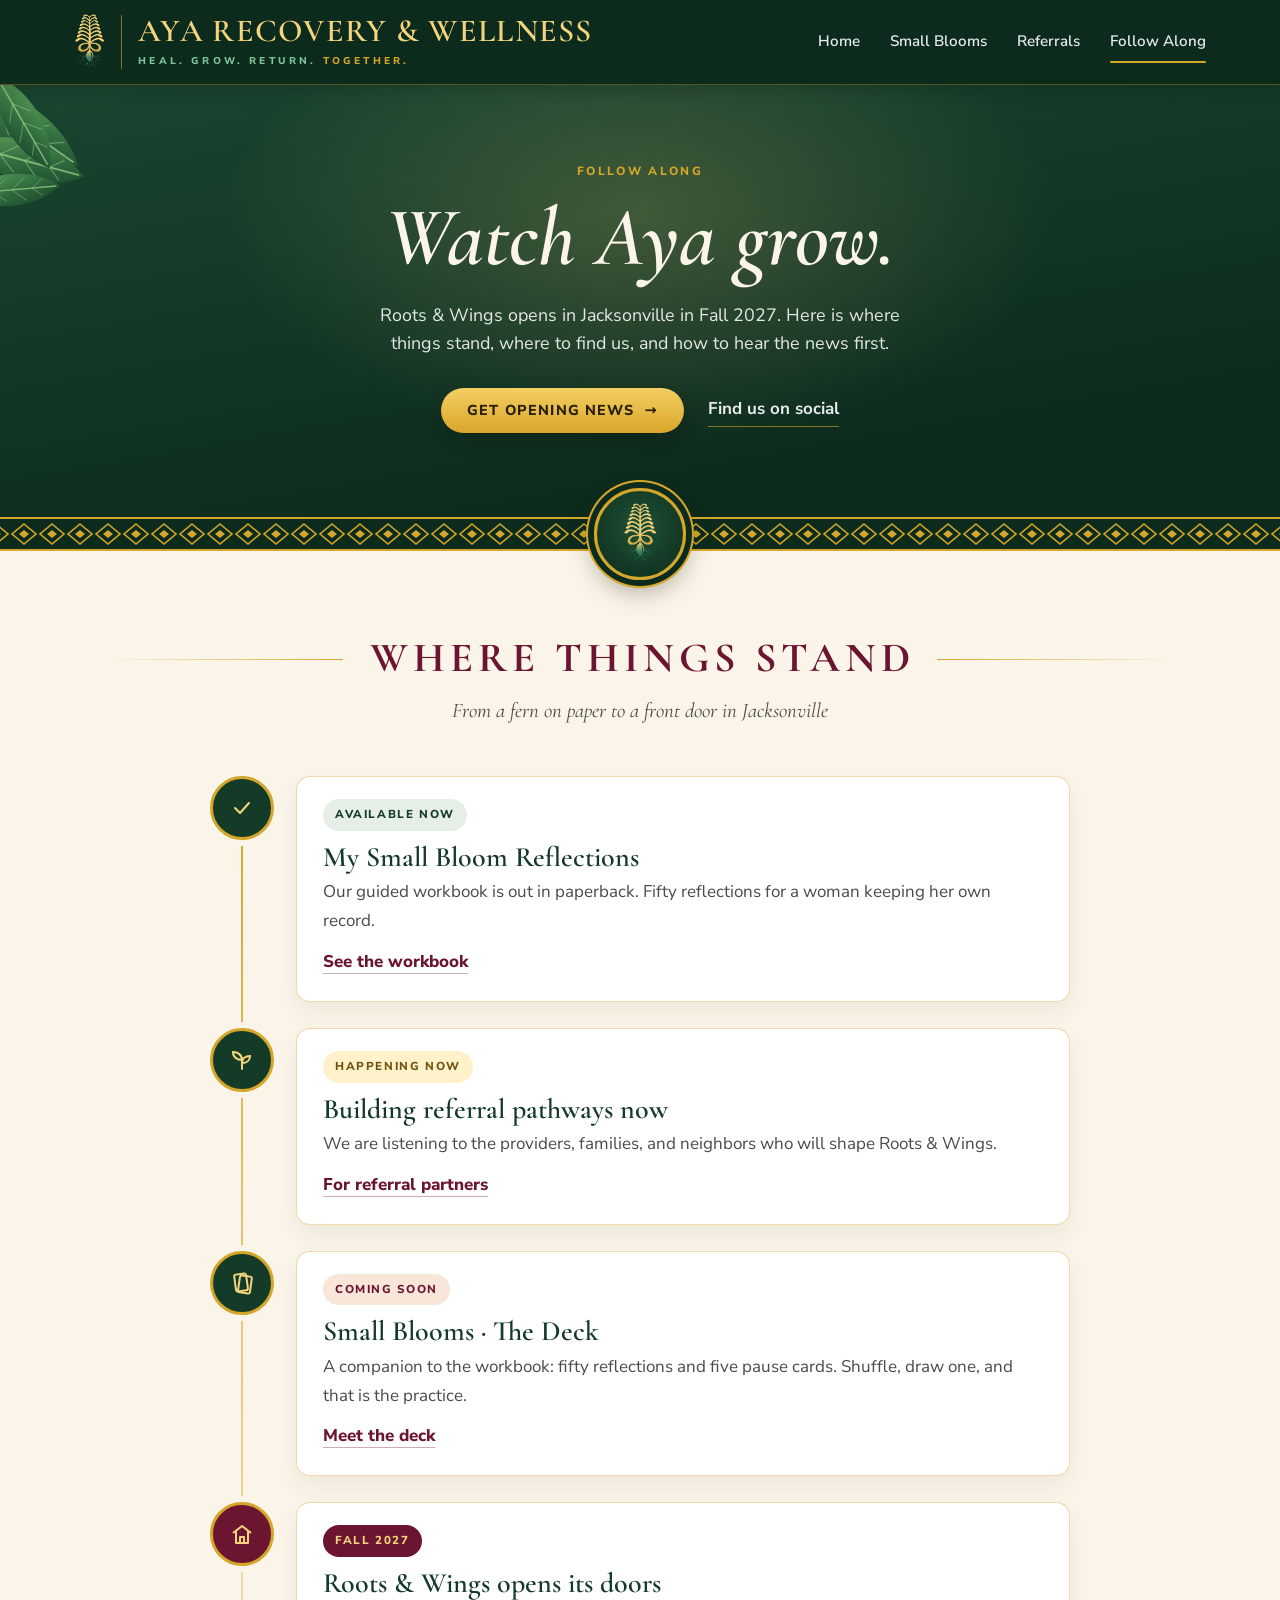
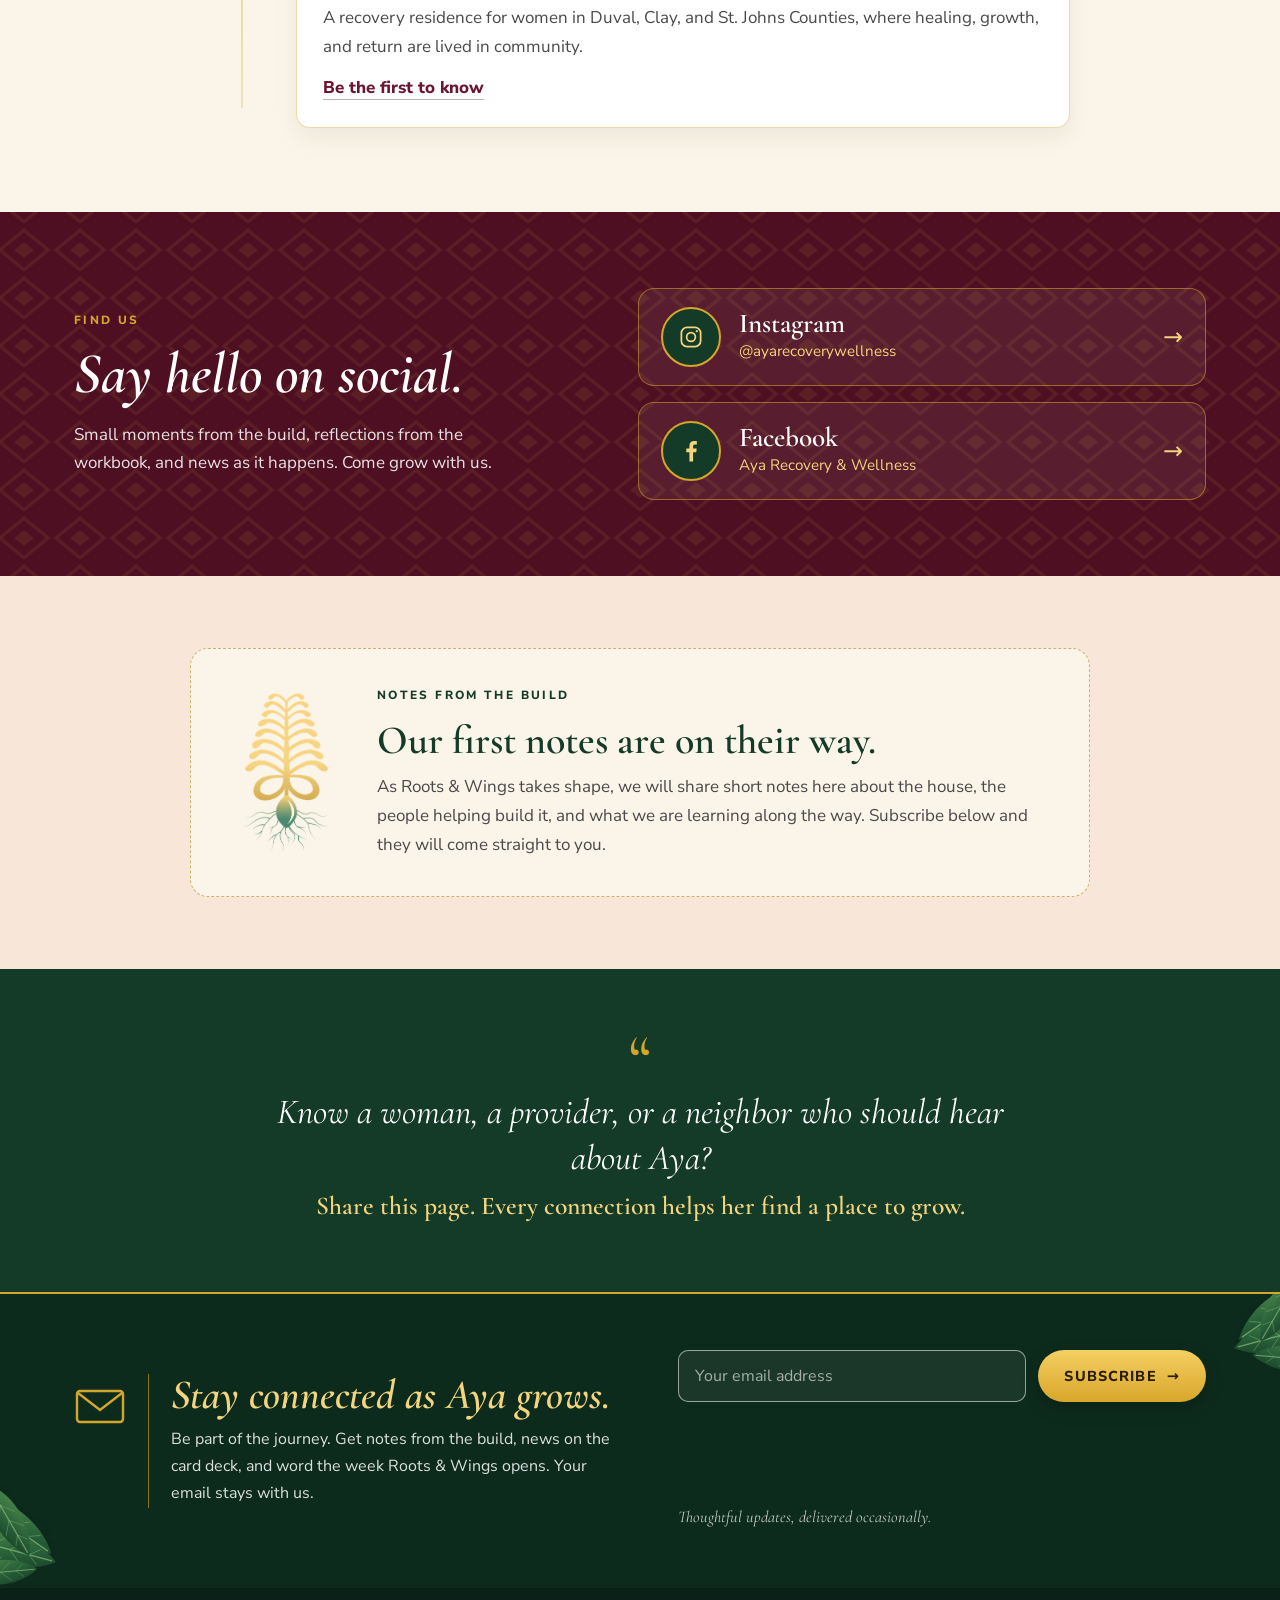
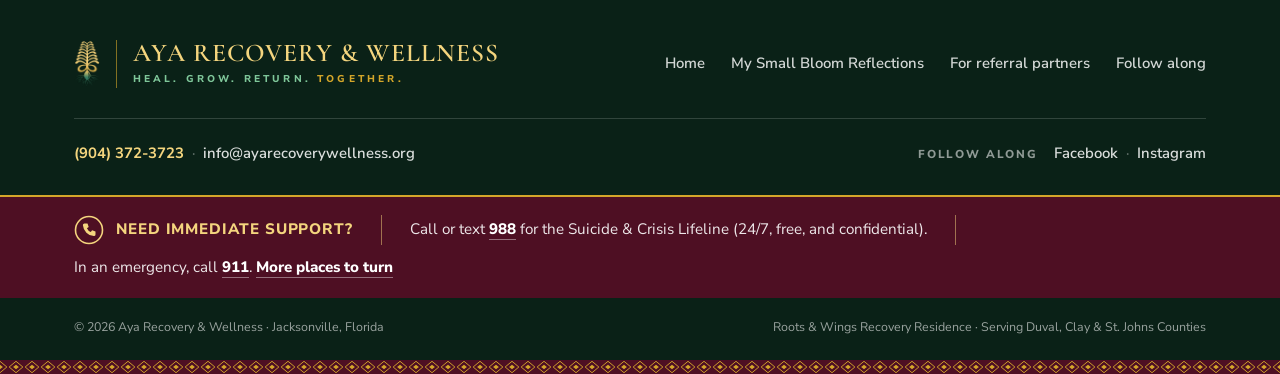
==== commit c33cdd65: "Bigger wordmark, gold Together., deck name, roadmap and visit wording Co-Authored-By: Claude Opus 5." ====
--- a/aya-follow.html
+++ b/aya-follow.html
@@ -127,7 +127,7 @@
   <div class="wrap nav">
     <a class="brand" href="/" aria-label="Aya Recovery and Wellness home">
       <img class="badge" src="assets/aya-fern.png" alt="" aria-hidden="true">
-      <span class="words"><span class="name">Aya Recovery &amp; Wellness</span><span class="tag">Heal. Grow. Return. Together.</span></span>
+      <span class="words"><span class="name">Aya Recovery &amp; Wellness</span><span class="tag">Heal. Grow. Return. <span class="tag-gold">Together.</span></span></span>
     </a>
     <nav class="menu" aria-label="Main">
       <a href="/">Home</a>
@@ -173,8 +173,8 @@
         <span class="node" aria-hidden="true"><svg viewBox="0 0 28 28" fill="none" stroke="#F4D57E" stroke-width="2" stroke-linecap="round"><path d="M14 23V12"/><path d="M14 14c0-5-4-8-9-8 0 5 4 8 9 8Z"/><path d="M14 17c0-4 3-7 8-7 0 4-3 7-8 7Z"/></svg></span>
         <div class="card">
           <span class="chip">Happening now</span>
-          <h3>Referral partners are joining</h3>
-          <p>We are listening to the providers, families, and neighbors who will shape Roots &amp; Wings, and building referral pathways ahead of opening.</p>
+          <h3>Building referral pathways now</h3>
+          <p>We are listening to the providers, families, and neighbors who will shape Roots &amp; Wings.</p>
           <a class="textlink" href="aya-refer.html">For referral partners</a>
         </div>
       </li>
@@ -182,7 +182,7 @@
         <span class="node" aria-hidden="true"><svg viewBox="0 0 28 28" fill="none" stroke="#F4D57E" stroke-width="2"><rect x="7" y="5" width="12" height="17" rx="2" transform="rotate(-8 13 13)"/><rect x="11" y="7" width="12" height="17" rx="2" transform="rotate(8 17 15)"/></svg></span>
         <div class="card">
           <span class="chip">Coming soon</span>
-          <h3>The Small Blooms Reflection Card Deck</h3>
+          <h3>Small Blooms &middot; The Deck</h3>
           <p>A companion to the workbook: fifty reflections and five pause cards. Shuffle, draw one, and that is the practice.</p>
           <a class="textlink" href="aya-small-bloom.html#deck">Meet the deck</a>
         </div>
@@ -275,7 +275,7 @@
     <div class="top">
       <a class="brand" href="/">
         <img class="badge" src="assets/aya-fern.png" alt="" aria-hidden="true">
-        <span class="words"><span class="name">Aya Recovery &amp; Wellness</span><span class="tag">Heal. Grow. Return. Together.</span></span>
+        <span class="words"><span class="name">Aya Recovery &amp; Wellness</span><span class="tag">Heal. Grow. Return. <span class="tag-gold">Together.</span></span></span>
       </a>
       <nav class="fnav" aria-label="Footer">
         <a href="/">Home</a>
--- a/assets/aya-site.css
+++ b/assets/aya-site.css
@@ -50,8 +50,9 @@
 .brand{display:flex;align-items:center;gap:16px;text-decoration:none;color:#fff;flex:none;}
 .brand .badge{height:56px;width:auto;}
 .brand .words{border-left:1px solid rgba(212,166,42,.6);padding-left:16px;}
-.brand .name{display:block;font-family:var(--serif);font-size:1.5rem;font-weight:600;line-height:1;letter-spacing:.04em;color:var(--gold-light);text-transform:uppercase;}
+.brand .name{display:block;font-family:var(--serif);font-size:2rem;font-weight:600;line-height:1;letter-spacing:.04em;color:var(--gold-light);text-transform:uppercase;}
 .brand .tag{display:block;margin-top:6px;font-size:.62rem;font-weight:800;letter-spacing:.32em;text-transform:uppercase;color:#7FC79A;}
+.brand .tag .tag-gold{color:var(--gold);}
 .menu{display:flex;align-items:center;gap:30px;}
 .menu a{position:relative;font-size:.95rem;font-weight:600;text-decoration:none;color:rgba(255,255,255,.9);padding:6px 0;}
 .menu a::after{content:"";position:absolute;left:0;right:0;bottom:-2px;height:2px;border-radius:2px;background:var(--gold);transform:scaleX(0);transition:transform .25s ease;}
@@ -193,7 +194,7 @@
 footer{background:var(--forest-ink);color:rgba(255,255,255,.8);padding:52px 0 0;}
 footer .top{display:flex;flex-wrap:wrap;justify-content:space-between;gap:30px;align-items:center;padding-bottom:30px;border-bottom:1px solid var(--line-light);}
 footer .brand .badge{height:46px;}
-footer .brand .name{font-size:1.25rem;}
+footer .brand .name{font-size:1.6rem;}
 footer .fnav{display:flex;gap:12px 26px;flex-wrap:wrap;}
 footer .fnav a{color:rgba(255,255,255,.82);text-decoration:none;font-size:.93rem;font-weight:600;}
 footer .fnav a:hover{color:var(--gold-light);}
@@ -228,7 +229,7 @@
   .nav{flex-direction:column;justify-content:center;gap:6px;padding-top:12px;padding-bottom:10px;}
   .menu{gap:22px;}
   .brand .badge{height:46px;}
-  .brand .name{font-size:1.2rem;}
+  .brand .name{font-size:1.5rem;}
   .paths .grid{grid-template-columns:1fr;}
   .crisisbar .bar{display:none;}
 }
@@ -238,6 +239,10 @@
   .menu{gap:16px;flex-wrap:wrap;justify-content:center;}
   .menu a{font-size:.88rem;}
   .brand .tag{letter-spacing:.2em;}
+  .brand{gap:12px;}
+  .brand .words{padding-left:12px;}
+  .brand .badge{height:42px;}
+  .brand .name,footer .brand .name{font-size:clamp(1.05rem,5.3vw,1.5rem);letter-spacing:.02em;white-space:nowrap;}
   .hero .wrap{padding-top:44px;}
   .leaf-tl{width:150px;left:-50px;}
   .leaf-br{width:150px;}
@@ -252,6 +257,9 @@
   .news .btn{width:100%;justify-content:center;}
   .tagline{padding-top:70px;}
 }
+@media(max-width:360px){
+  .brand .tag{letter-spacing:.12em;font-size:.58rem;}
+}
 @media(prefers-reduced-motion:reduce){
   *,*::before,*::after{animation:none!important;transition:none!important;}
   .reveal{opacity:1;transform:none;}
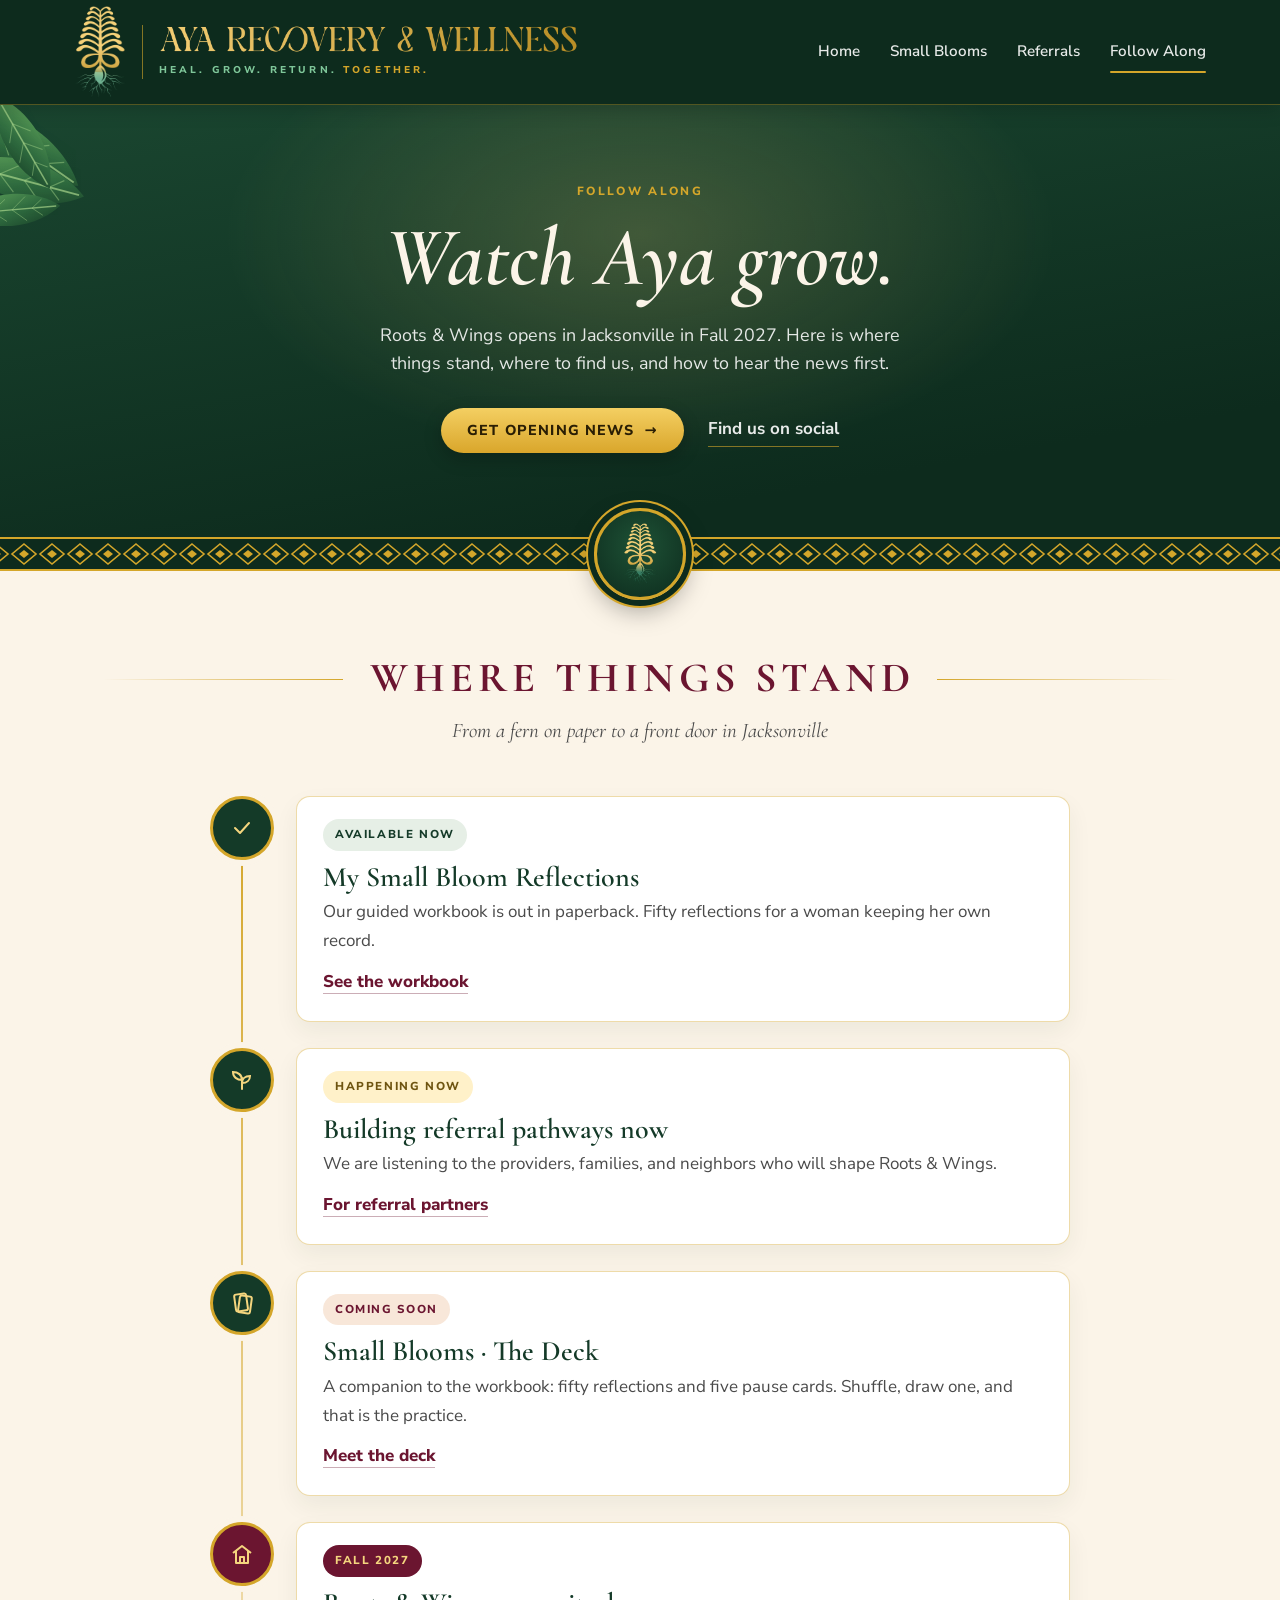
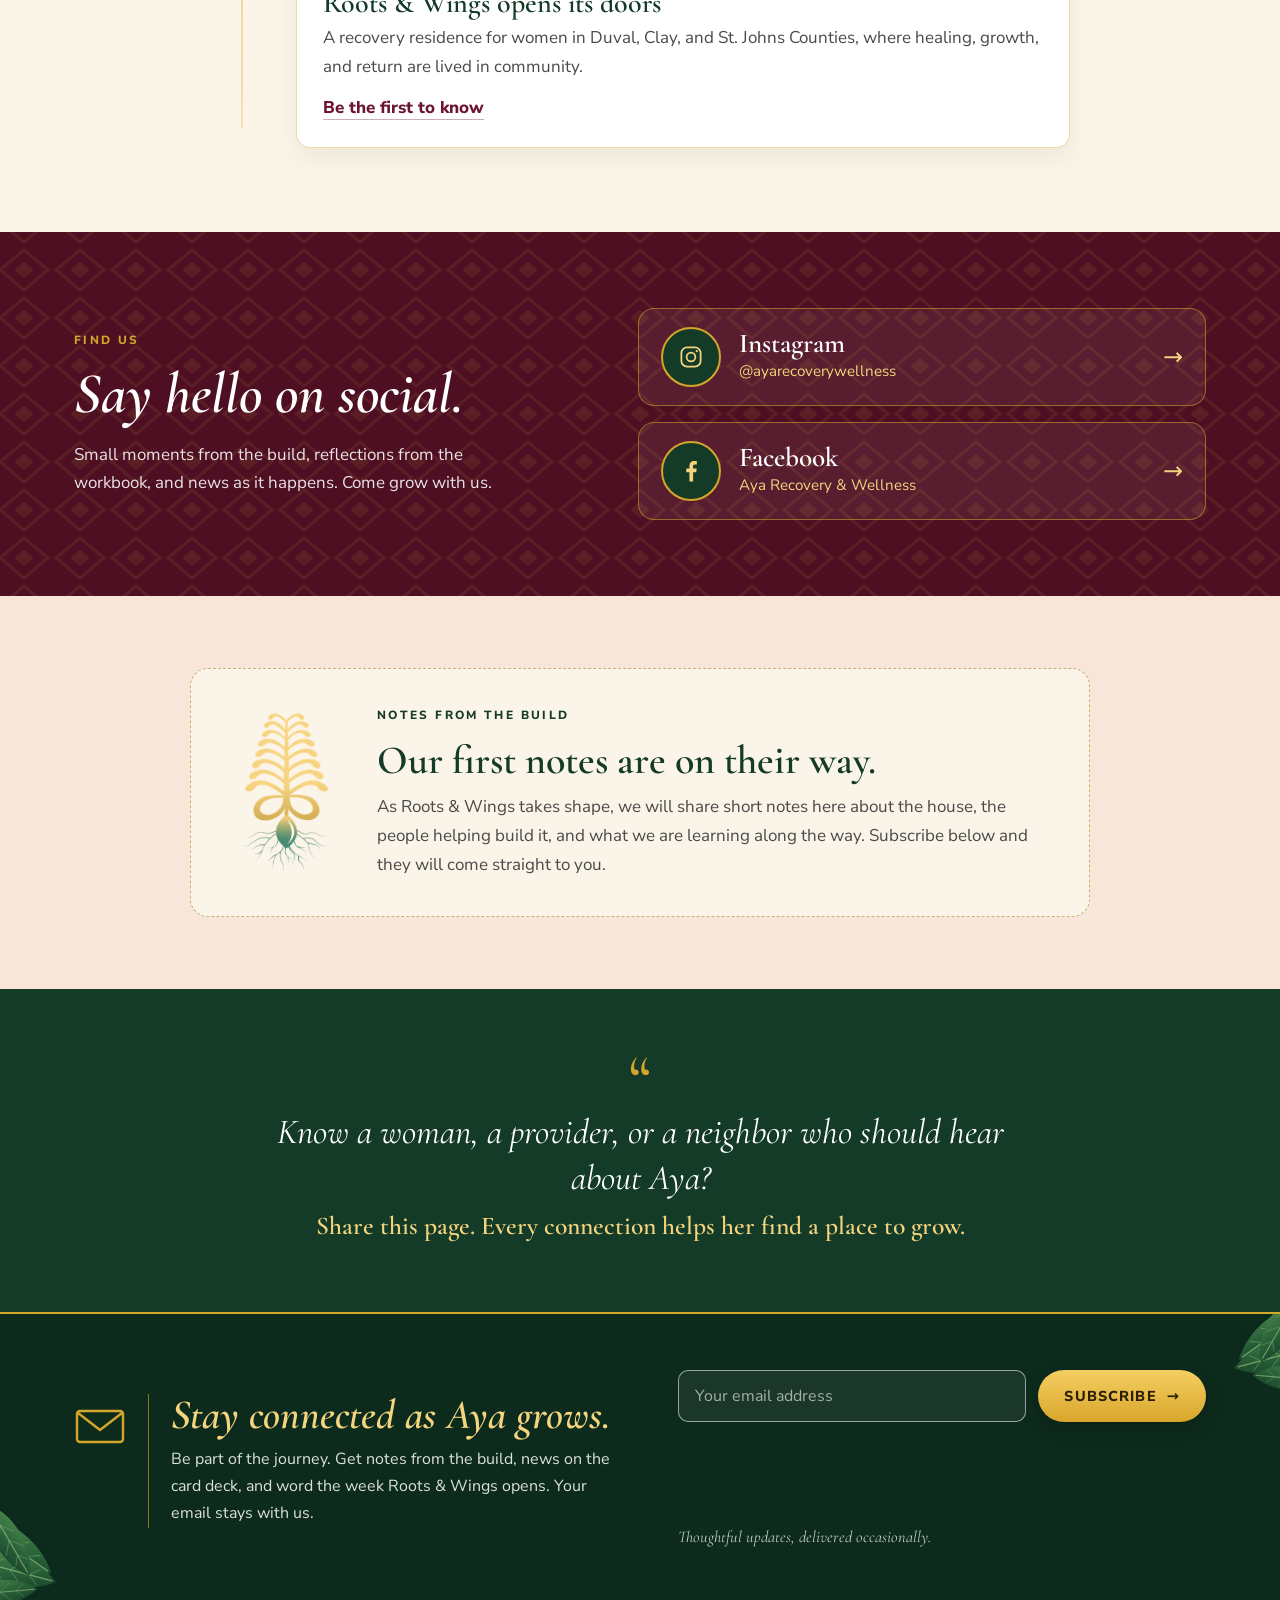
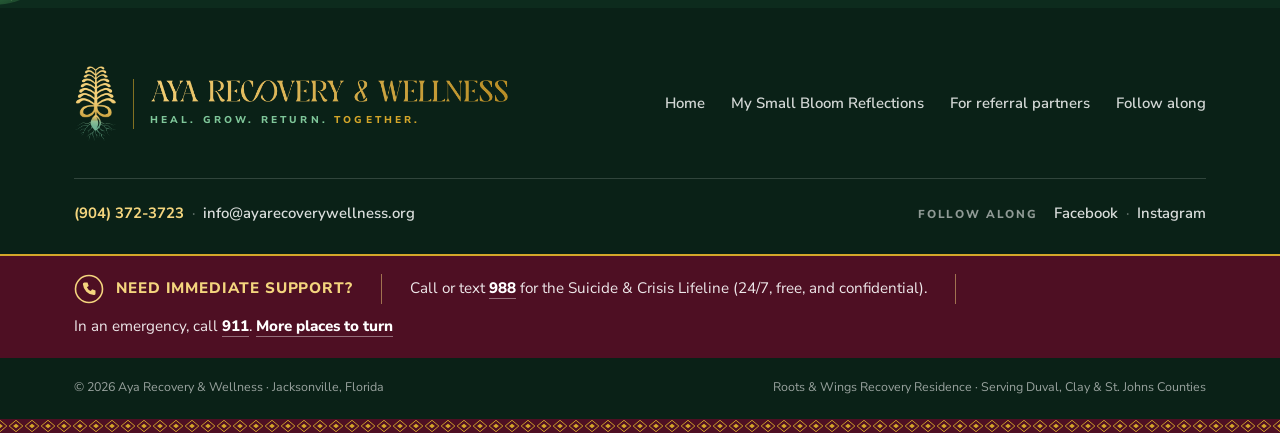
==== commit e0af8c6b: "Use the logo's wordmark and a larger fern with visible roots in the header and footer Adds assets/ay" ====
--- a/aya-follow.html
+++ b/aya-follow.html
@@ -126,8 +126,8 @@
 <header>
   <div class="wrap nav">
     <a class="brand" href="/" aria-label="Aya Recovery and Wellness home">
-      <img class="badge" src="assets/aya-fern.png" alt="" aria-hidden="true">
-      <span class="words"><span class="name">Aya Recovery &amp; Wellness</span><span class="tag">Heal. Grow. Return. <span class="tag-gold">Together.</span></span></span>
+      <img class="badge" src="assets/aya-fern-on-dark.png" width="269" height="480" alt="" aria-hidden="true">
+      <span class="words"><img class="name" src="assets/aya-wordmark.png" width="1332" height="89" alt="Aya Recovery &amp; Wellness"><span class="tag">Heal. Grow. Return. <span class="tag-gold">Together.</span></span></span>
     </a>
     <nav class="menu" aria-label="Main">
       <a href="/">Home</a>
@@ -274,8 +274,8 @@
   <div class="wrap">
     <div class="top">
       <a class="brand" href="/">
-        <img class="badge" src="assets/aya-fern.png" alt="" aria-hidden="true">
-        <span class="words"><span class="name">Aya Recovery &amp; Wellness</span><span class="tag">Heal. Grow. Return. <span class="tag-gold">Together.</span></span></span>
+        <img class="badge" src="assets/aya-fern-on-dark.png" width="269" height="480" alt="" aria-hidden="true">
+        <span class="words"><img class="name" src="assets/aya-wordmark.png" width="1332" height="89" alt="Aya Recovery &amp; Wellness"><span class="tag">Heal. Grow. Return. <span class="tag-gold">Together.</span></span></span>
       </a>
       <nav class="fnav" aria-label="Footer">
         <a href="/">Home</a>
--- a/assets/aya-site.css
+++ b/assets/aya-site.css
@@ -48,10 +48,10 @@
 header{position:sticky;top:0;z-index:50;background:var(--forest-deep);border-bottom:1px solid rgba(212,166,42,.35);box-shadow:0 4px 18px rgba(0,0,0,.18);}
 .nav{display:flex;align-items:center;justify-content:space-between;min-height:84px;gap:20px;}
 .brand{display:flex;align-items:center;gap:16px;text-decoration:none;color:#fff;flex:none;}
-.brand .badge{height:56px;width:auto;}
+.brand .badge{height:92px;width:auto;margin:6px 0;}
 .brand .words{border-left:1px solid rgba(212,166,42,.6);padding-left:16px;}
-.brand .name{display:block;font-family:var(--serif);font-size:2rem;font-weight:600;line-height:1;letter-spacing:.04em;color:var(--gold-light);text-transform:uppercase;}
-.brand .tag{display:block;margin-top:6px;font-size:.62rem;font-weight:800;letter-spacing:.32em;text-transform:uppercase;color:#7FC79A;}
+.brand .name{display:block;height:28px;width:auto;max-width:none;}
+.brand .tag{display:block;margin-top:9px;font-size:.62rem;font-weight:800;letter-spacing:.32em;text-transform:uppercase;color:#7FC79A;}
 .brand .tag .tag-gold{color:var(--gold);}
 .menu{display:flex;align-items:center;gap:30px;}
 .menu a{position:relative;font-size:.95rem;font-weight:600;text-decoration:none;color:rgba(255,255,255,.9);padding:6px 0;}
@@ -193,8 +193,8 @@
 /* footer */
 footer{background:var(--forest-ink);color:rgba(255,255,255,.8);padding:52px 0 0;}
 footer .top{display:flex;flex-wrap:wrap;justify-content:space-between;gap:30px;align-items:center;padding-bottom:30px;border-bottom:1px solid var(--line-light);}
-footer .brand .badge{height:46px;}
-footer .brand .name{font-size:1.6rem;}
+footer .brand .badge{height:76px;}
+footer .brand .name{height:24px;}
 footer .fnav{display:flex;gap:12px 26px;flex-wrap:wrap;}
 footer .fnav a{color:rgba(255,255,255,.82);text-decoration:none;font-size:.93rem;font-weight:600;}
 footer .fnav a:hover{color:var(--gold-light);}
@@ -228,8 +228,8 @@
 @media(max-width:860px){
   .nav{flex-direction:column;justify-content:center;gap:6px;padding-top:12px;padding-bottom:10px;}
   .menu{gap:22px;}
-  .brand .badge{height:46px;}
-  .brand .name{font-size:1.5rem;}
+  .brand .badge{height:80px;}
+  .brand .name{height:24px;}
   .paths .grid{grid-template-columns:1fr;}
   .crisisbar .bar{display:none;}
 }
@@ -241,8 +241,8 @@
   .brand .tag{letter-spacing:.2em;}
   .brand{gap:12px;}
   .brand .words{padding-left:12px;}
-  .brand .badge{height:42px;}
-  .brand .name,footer .brand .name{font-size:clamp(1.05rem,5.3vw,1.5rem);letter-spacing:.02em;white-space:nowrap;}
+  .brand .badge,footer .brand .badge{height:66px;margin:2px 0;}
+  .brand .name,footer .brand .name{height:auto;width:min(62vw,300px);}
   .hero .wrap{padding-top:44px;}
   .leaf-tl{width:150px;left:-50px;}
   .leaf-br{width:150px;}
@@ -259,6 +259,9 @@
 }
 @media(max-width:360px){
   .brand .tag{letter-spacing:.12em;font-size:.58rem;}
+  .nav.wrap{padding-left:14px;padding-right:14px;}
+  .menu{gap:11px;}
+  .menu a{font-size:.8rem;}
 }
 @media(prefers-reduced-motion:reduce){
   *,*::before,*::after{animation:none!important;transition:none!important;}
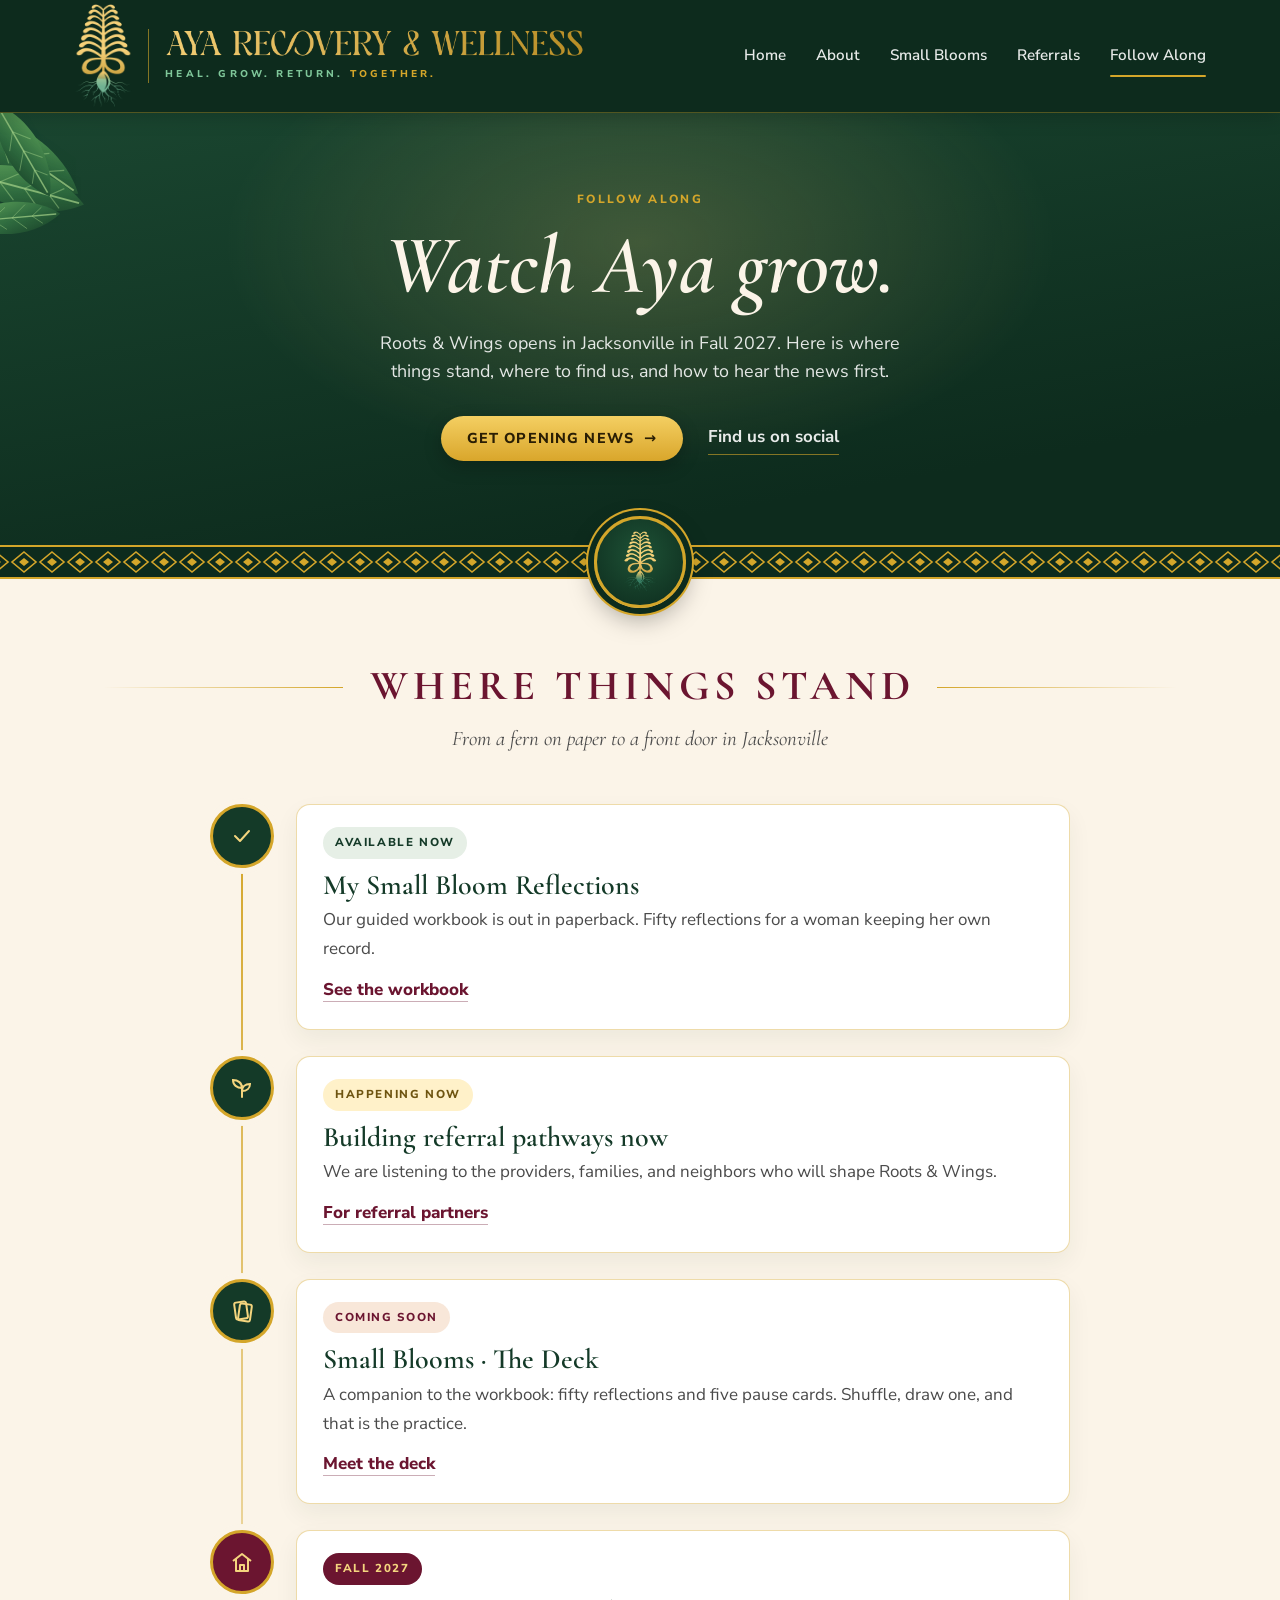
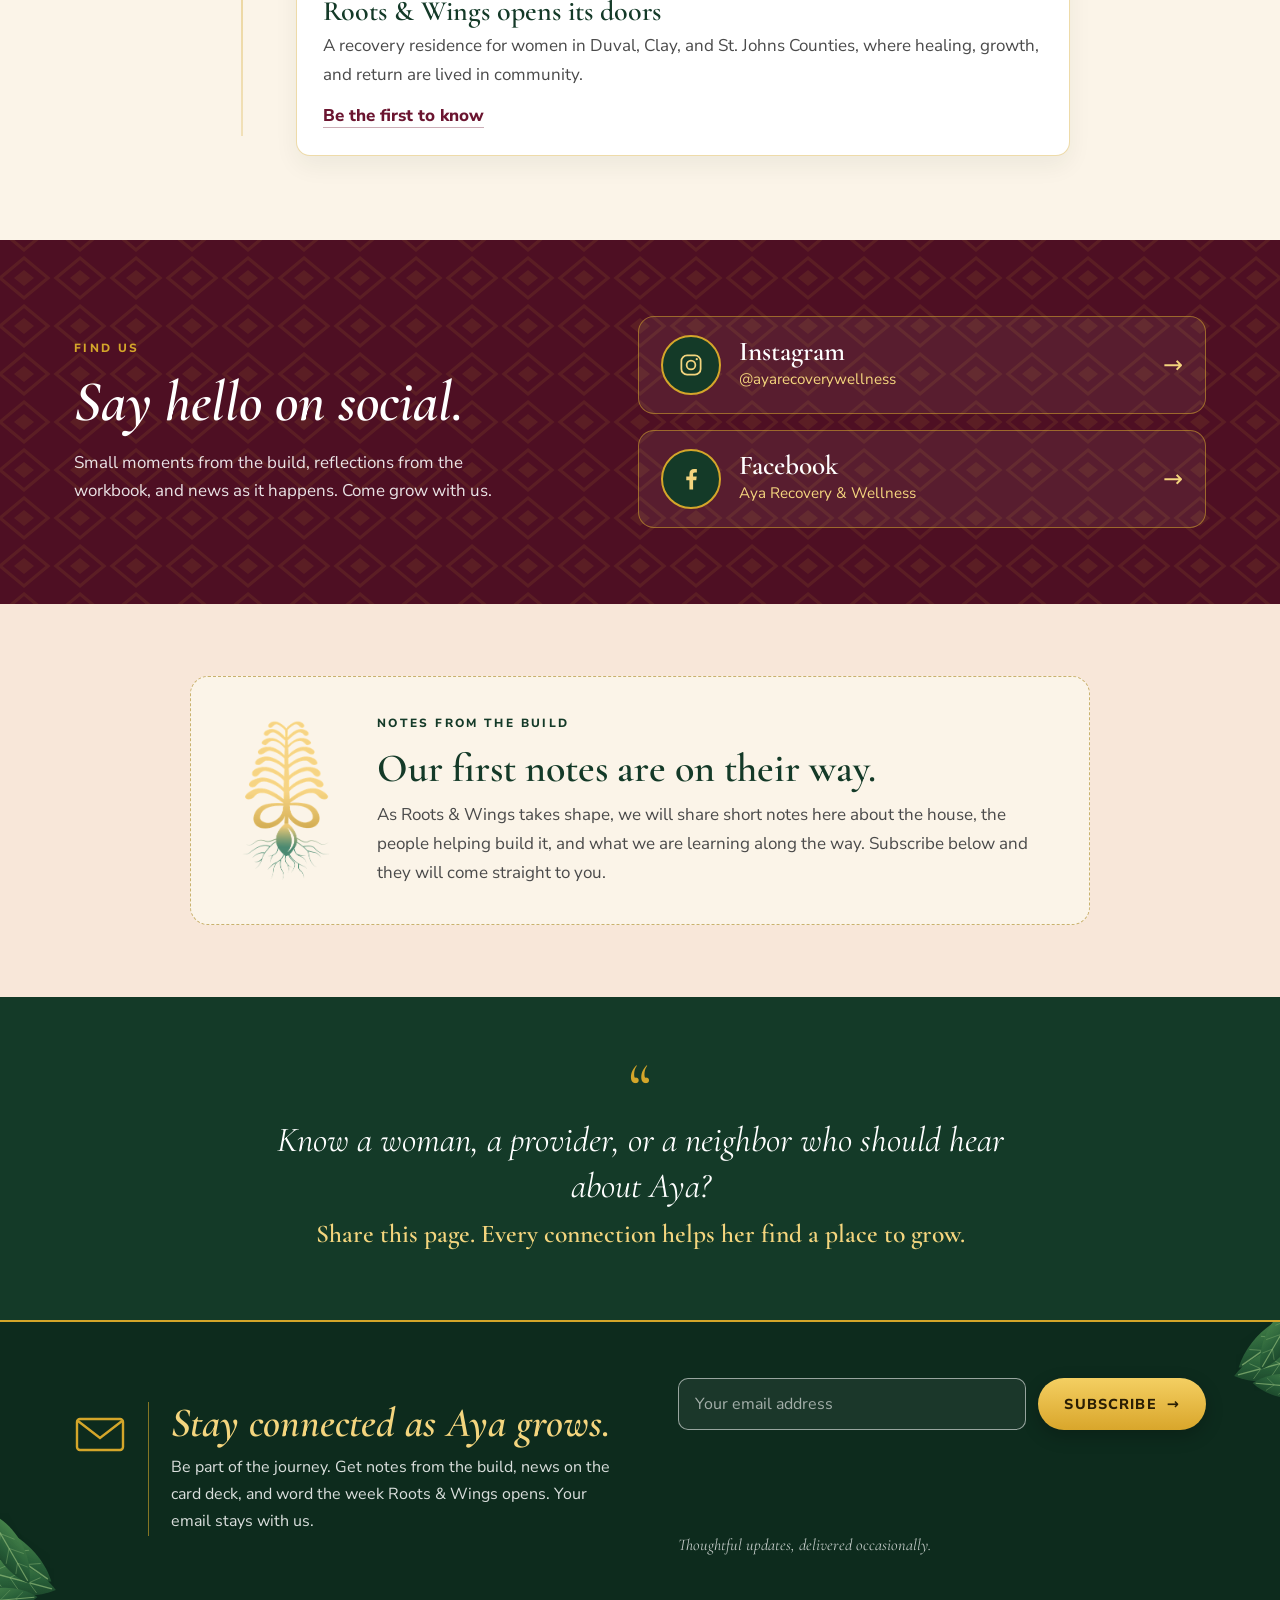
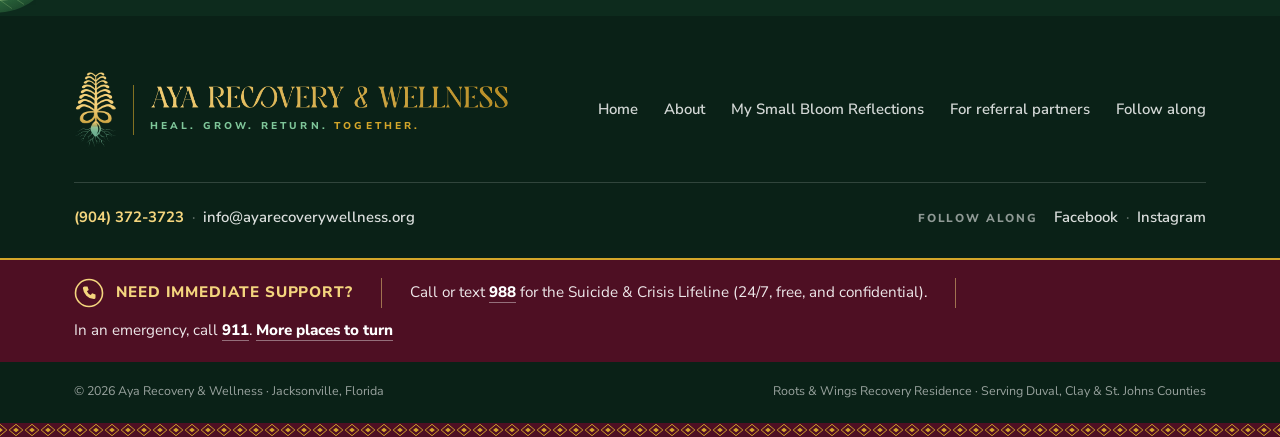
==== commit 88342951: "Add About page with founder section, and About to every menu New aya-about.html from the approved mo" ====
--- a/aya-follow.html
+++ b/aya-follow.html
@@ -131,6 +131,7 @@
     </a>
     <nav class="menu" aria-label="Main">
       <a href="/">Home</a>
+      <a href="aya-about.html">About</a>
       <a href="aya-small-bloom.html">Small Blooms</a>
       <a href="aya-refer.html">Referrals</a>
       <a href="aya-follow.html" aria-current="page">Follow Along</a>
@@ -279,6 +280,7 @@
       </a>
       <nav class="fnav" aria-label="Footer">
         <a href="/">Home</a>
+        <a href="aya-about.html">About</a>
         <a href="aya-small-bloom.html">My Small Bloom Reflections</a>
         <a href="aya-refer.html">For referral partners</a>
         <a href="aya-follow.html">Follow along</a>
--- a/assets/aya-site.css
+++ b/assets/aya-site.css
@@ -48,7 +48,7 @@
 header{position:sticky;top:0;z-index:50;background:var(--forest-deep);border-bottom:1px solid rgba(212,166,42,.35);box-shadow:0 4px 18px rgba(0,0,0,.18);}
 .nav{display:flex;align-items:center;justify-content:space-between;min-height:84px;gap:20px;}
 .brand{display:flex;align-items:center;gap:16px;text-decoration:none;color:#fff;flex:none;}
-.brand .badge{height:92px;width:auto;margin:6px 0;}
+.brand .badge{height:104px;width:auto;margin:4px 0;}
 .brand .words{border-left:1px solid rgba(212,166,42,.6);padding-left:16px;}
 .brand .name{display:block;height:28px;width:auto;max-width:none;}
 .brand .tag{display:block;margin-top:9px;font-size:.62rem;font-weight:800;letter-spacing:.32em;text-transform:uppercase;color:#7FC79A;}
@@ -77,15 +77,18 @@
 .leaf-tl{left:-40px;top:-30px;width:220px;transform-origin:20% 20%;animation:ayaSway 9s ease-in-out infinite;}
 .leaf-br{right:-30px;bottom:-40px;width:240px;transform-origin:80% 80%;animation:ayaSway 11s ease-in-out infinite reverse;}
 
-.porch{position:relative;animation:ayaRise 1.1s var(--ease-ceremony) .3s both;}
+.porch{position:relative;display:flex;flex-direction:column;animation:ayaRise 1.1s var(--ease-ceremony) .3s both;}
 .porch .frame{position:relative;aspect-ratio:600/560;border-radius:300px 300px 18px 18px;overflow:hidden;border:3px solid var(--gold);box-shadow:0 0 0 8px rgba(212,166,42,.12),0 30px 60px rgba(0,0,0,.4);}
 .porch svg{display:block;width:100%;height:100%;}
 .porch .lamp{animation:ayaGlow 4s ease-in-out infinite;}
-.soon{position:absolute;right:-14px;bottom:-34px;width:min(330px,74%);text-align:center;color:#fff;padding:26px 28px 24px;filter:drop-shadow(0 12px 24px rgba(0,0,0,.35));animation:ayaRise .9s ease 1.2s both;}
+.soon{position:relative;order:-1;align-self:flex-end;margin:0 -24px -18px 0;width:min(340px,64%);z-index:3;text-align:center;color:#fff;padding:26px 28px 24px;filter:drop-shadow(0 12px 24px rgba(0,0,0,.35));animation:ayaRise .9s ease 1.2s both;}
 .soon .brush{position:absolute;inset:0;width:100%;height:100%;z-index:-1;}
-.soon .s1{margin:0;font-size:.78rem;font-weight:800;letter-spacing:.26em;text-transform:uppercase;color:var(--gold-light);}
-.soon .s2{margin:4px 0 6px;font-family:var(--serif);font-style:italic;font-weight:600;font-size:clamp(1.7rem,3vw,2.3rem);line-height:1;color:var(--gold-light);}
-.soon .s3{margin:0;padding-top:8px;border-top:1px solid rgba(244,213,126,.55);display:inline-block;font-size:1rem;font-weight:800;letter-spacing:.3em;padding-left:.3em;text-transform:uppercase;}
+.soon .s1{margin:0;font-size:.86rem;font-weight:800;letter-spacing:.26em;text-transform:uppercase;color:var(--gold-light);}
+.soon .s2{margin:4px 0 6px;font-family:var(--serif);font-style:italic;font-weight:600;font-size:clamp(2rem,3.4vw,2.7rem);line-height:1;color:var(--gold-light);}
+.soon-rule{display:flex;align-items:flex-end;gap:6px;margin:2px 0 6px;}
+.soon-rule .half{flex:1;height:1px;margin-bottom:8px;background:rgba(244,213,126,.6);}
+.soon .ribbon-bridge{flex:none;display:block;width:96px;height:29px;}
+.soon .s3{margin:0;display:inline-block;font-size:1.15rem;font-weight:800;letter-spacing:.3em;padding-left:.3em;text-transform:uppercase;}
 
 /* pattern band with seal */
 .kente{position:relative;height:34px;background:var(--forest-deep) var(--diamonds) repeat-x center/28px 24px;border-top:2px solid var(--gold);border-bottom:2px solid var(--gold);}
@@ -129,7 +132,7 @@
 
 /* three doors */
 .doors{background:var(--cream);padding:72px 0;}
-.doors .grid{display:grid;grid-template-columns:repeat(3,1fr);gap:22px;}
+.doors .grid{display:grid;grid-template-columns:repeat(2,1fr);gap:26px;max-width:920px;}
 .door{position:relative;overflow:hidden;border-radius:16px;background:linear-gradient(170deg,#1D4B33,var(--forest-deep));color:#fff;display:flex;flex-direction:column;min-height:400px;box-shadow:0 18px 36px rgba(13,43,29,.22);transition:transform .25s ease, box-shadow .25s ease;}
 .door:hover{transform:translateY(-4px);box-shadow:0 24px 44px rgba(13,43,29,.3);}
 .door .art{height:190px;position:relative;border-bottom:1px solid rgba(212,166,42,.35);}
@@ -141,7 +144,9 @@
 
 /* families and partners */
 .paths{background:#fff;padding:84px 0;}
-.paths .head{max-width:640px;margin-bottom:38px;}
+.paths .head{max-width:640px;}
+.rw-intro{display:grid;grid-template-columns:1fr minmax(0,380px);gap:48px;align-items:center;margin-bottom:44px;}
+.rw-logo{width:100%;height:auto;border-radius:18px;border:2px solid rgba(212,166,42,.55);box-shadow:0 0 0 8px rgba(212,166,42,.1),0 22px 44px rgba(13,43,29,.25);}
 .paths .head h2{font-size:clamp(2.1rem,4.4vw,3rem);color:var(--forest);}
 .paths .head p{margin:14px 0 0;color:var(--graphite);font-size:1.05rem;}
 .paths .grid{display:grid;grid-template-columns:1fr 1fr;gap:24px;}
@@ -225,28 +230,53 @@
   .vp .wrap{grid-template-columns:1fr;gap:30px;padding:56px 72px;}
   .vp .divider{height:1px;background:linear-gradient(90deg,rgba(212,166,42,0),var(--gold),rgba(212,166,42,0));}
 }
+@media(min-width:621px) and (max-width:980px){
+  .hero .wrap{grid-template-columns:minmax(0,1fr) 290px;column-gap:28px;row-gap:30px;align-items:start;padding-bottom:72px;}
+  .hero .copy{grid-column:1;grid-row:1;}
+  .porch{display:contents;}
+  .porch .frame{grid-column:1 / -1;grid-row:2;justify-self:center;width:100%;max-width:560px;}
+  .soon{grid-column:2;grid-row:1;align-self:start;justify-self:end;width:290px;margin:calc(clamp(2.7rem,5.6vw,4.6rem) * 1.14) 0 0;}
+}
 @media(max-width:860px){
-  .nav{flex-direction:column;justify-content:center;gap:6px;padding-top:12px;padding-bottom:10px;}
+  .nav{display:grid;grid-template-columns:auto auto;grid-template-rows:auto auto;justify-content:center;align-items:center;column-gap:18px;row-gap:10px;padding-top:12px;padding-bottom:12px;}
+  header .brand{display:contents;}
+  header .brand .badge{grid-column:1;grid-row:1 / 3;margin:0;max-width:none;width:auto;}
+  header .brand .words{grid-column:2;grid-row:1;align-self:end;}
+  .menu{grid-column:2;grid-row:2;align-self:start;justify-content:flex-start;padding-left:17px;}
   .menu{gap:22px;}
-  .brand .badge{height:80px;}
+  header .brand .badge{height:118px;}
   .brand .name{height:24px;}
   .paths .grid{grid-template-columns:1fr;}
+  .rw-intro{grid-template-columns:1fr;gap:30px;}
+  .rw-logo{width:min(340px,100%);margin:0 auto;order:-1;}
   .crisisbar .bar{display:none;}
 }
 @media(max-width:620px){
   body{font-size:16px;}
   header{position:relative;}
-  .menu{gap:16px;flex-wrap:wrap;justify-content:center;}
+  .menu{gap:6px 16px;flex-wrap:wrap;justify-content:flex-start;}
   .menu a{font-size:.88rem;}
   .brand .tag{letter-spacing:.2em;}
   .brand{gap:12px;}
   .brand .words{padding-left:12px;}
-  .brand .badge,footer .brand .badge{height:66px;margin:2px 0;}
+  header .brand .badge{height:104px;margin:0;}
+  .menu{padding-left:13px;display:grid;grid-template-columns:auto auto;justify-content:start;gap:6px 18px;}
+  .menu a{justify-self:start;}
+  .nav{column-gap:12px;}
+  footer .brand .badge{height:66px;margin:2px 0;}
   .brand .name,footer .brand .name{height:auto;width:min(62vw,300px);}
   .hero .wrap{padding-top:44px;}
   .leaf-tl{width:150px;left:-50px;}
   .leaf-br{width:150px;}
-  .soon{position:relative;right:auto;bottom:auto;margin:-28px auto 0;width:min(300px,88%);animation:none;}
+  .hero .wrap{display:flex;flex-direction:column;align-items:stretch;gap:0;padding-bottom:64px;}
+  .hero .copy,.porch{display:contents;}
+  .hero h1{order:1;}
+  .soon{order:2;align-self:center;margin:24px auto 0;width:min(290px,100%);animation:none;}
+  .hero .rule{order:3;}
+  .hero .welcome{order:4;}
+  .hero .lead{order:5;}
+  .hero .cta{order:6;}
+  .porch .frame{order:7;width:100%;margin-top:30px;}
   .origins,.missionpanel{padding:56px 24px;}
   .vp::before,.vp::after{width:30px;background-size:28px 28px;}
   .vp .wrap{padding:48px 44px;}
@@ -268,3 +298,83 @@
   .reveal{opacity:1;transform:none;}
   html{scroll-behavior:auto;}
 }
+
+/* About page */
+.ab-hero .leaf-br{transform:scale(-1,-1);}
+.ab-hero .eyebrow{color:var(--gold-light);animation:ayaRise .7s ease both;}
+.ab-portrait{position:relative;justify-self:center;width:100%;max-width:440px;animation:ayaRise 1.1s var(--ease-ceremony) .3s both;}
+.ab-arch{aspect-ratio:4/5;border-radius:220px 220px 18px 18px;overflow:hidden;border:3px solid var(--gold);box-shadow:0 0 0 8px rgba(212,166,42,.12),0 30px 60px rgba(0,0,0,.4);background:var(--forest-deep);}
+.ab-arch img{width:100%;height:100%;object-fit:cover;object-position:50% 22%;}
+.hero .ab-ribbon{position:absolute;right:-30px;bottom:-26px;margin:0;width:min(330px,80%);padding:22px 20px 20px;}
+.ab-ribbon .s2{font-size:clamp(1.7rem,2.8vw,2.15rem);}
+.ab-ribbon-rule{display:block;width:70%;height:1px;margin:6px auto 8px;background:rgba(244,213,126,.6);}
+.ab-ribbon .s3{font-size:.7rem;letter-spacing:.18em;padding-left:.18em;line-height:1.4;white-space:nowrap;}
+
+.ab-founder{background:var(--cream);padding:88px 0;}
+.ab-founder .wrap{display:grid;grid-template-columns:minmax(0,340px) minmax(0,1fr);gap:64px;align-items:start;}
+.ab-founder h2{font-size:clamp(2.4rem,4.4vw,3.3rem);color:var(--forest);}
+.ab-role{margin:12px 0 0;font-size:.78rem;font-weight:800;letter-spacing:.18em;text-transform:uppercase;color:var(--burgundy);}
+.ab-rule{width:64px;height:2px;margin:24px 0 8px;background:var(--gold);}
+.ab-creds{list-style:none;margin:0;padding:0;}
+.ab-creds li{padding:14px 0;line-height:1.45;}
+.ab-creds li + li{border-top:1px solid var(--line);}
+.ab-creds b{display:block;color:var(--charcoal);}
+.ab-creds span{display:block;margin-top:3px;font-size:.88rem;color:var(--graphite);}
+.ab-bio{max-width:68ch;}
+.ab-bio > p{color:var(--graphite);}
+.ab-bio > p b{color:var(--charcoal);}
+.ab-lead{font-family:var(--serif);font-weight:500;font-size:clamp(1.6rem,2.8vw,2rem);line-height:1.3;color:var(--forest);margin-bottom:.9em;}
+.ab-bio > .ab-lead{color:var(--forest);}
+.ab-note{position:relative;margin-top:34px;background:#fff;border:1px solid rgba(212,166,42,.45);border-radius:14px;padding:34px 34px 28px;box-shadow:0 10px 24px rgba(13,43,29,.06);}
+.ab-note::before{content:"";position:absolute;top:0;left:34px;width:56px;height:3px;border-radius:0 0 3px 3px;background:var(--gold);}
+.ab-note-label{margin:0 0 12px;font-size:.72rem;font-weight:800;letter-spacing:.2em;text-transform:uppercase;color:var(--forest);}
+.ab-note-text{margin:0;font-family:var(--serif);font-size:1.5rem;line-height:1.4;color:var(--charcoal);}
+.ab-note-sign{margin:14px 0 0;font-family:var(--serif);font-weight:600;font-size:1.6rem;line-height:1;color:var(--burgundy);}
+
+.ab-mark{position:relative;overflow:hidden;background:var(--burgundy-deep);color:#fff;}
+.ab-mark::before{content:"";position:absolute;inset:0;background:var(--diamonds) repeat center/56px 48px;opacity:.12;}
+.ab-mark .wrap{position:relative;display:grid;grid-template-columns:190px minmax(0,1fr);gap:64px;align-items:center;max-width:1000px;padding-top:84px;padding-bottom:84px;}
+.ab-mark .fern{width:190px;filter:drop-shadow(0 8px 20px rgba(0,0,0,.35));}
+.ab-mark .eyebrow{color:var(--gold-light);}
+.ab-mark h2{font-size:clamp(2.2rem,4.2vw,3.2rem);color:#fff;}
+.ab-mark h2 em{color:var(--gold-light);}
+.ab-mark p{margin:18px 0 0;max-width:52ch;color:rgba(255,255,255,.88);font-size:1.06rem;}
+.ab-mark .ab-motto{margin-top:24px;font-family:var(--serif);font-weight:600;font-size:1.65rem;line-height:1.25;color:var(--gold-light);}
+
+.ab-philo{background:#fff;padding:88px 0;}
+.ab-philo h2{font-size:clamp(2.1rem,4.4vw,3rem);color:var(--forest);margin-bottom:40px;}
+.ab-ideas{display:grid;grid-template-columns:repeat(3,minmax(0,1fr));gap:24px;}
+.ab-idea{background:var(--cream);border:1px solid rgba(212,166,42,.4);border-radius:14px;padding:30px 28px 26px;}
+.ab-idea .sprout{display:block;width:38px;height:38px;margin-bottom:16px;}
+.ab-idea h3{font-size:1.65rem;color:var(--forest);margin-bottom:10px;}
+.ab-idea p{margin:0;color:var(--graphite);font-size:1rem;}
+
+.ab-close .copy{align-items:center;}
+.ab-close .sprout{flex:none;width:52px;height:52px;}
+.ab-close .cta{flex:0 1 auto;display:flex;flex-wrap:wrap;gap:14px 16px;align-items:center;}
+
+@media(max-width:980px){
+  .hero.ab-hero .wrap{grid-template-columns:1fr;row-gap:64px;}
+  .ab-portrait{margin-bottom:26px;}
+  .ab-ideas{gap:18px;}
+  .ab-idea{padding:26px 22px 22px;}
+}
+@media(min-width:621px) and (max-width:980px){
+  .hero.ab-hero .wrap{grid-template-columns:1fr;column-gap:0;align-items:center;}
+}
+@media(max-width:620px){
+  .hero.ab-hero .wrap{row-gap:0;}
+  .ab-founder .wrap{grid-template-columns:1fr;gap:40px;}
+  .ab-founder{padding:64px 0;}
+  .ab-portrait{order:7;margin:36px auto 0;}
+  .hero .ab-ribbon{position:relative;right:auto;bottom:auto;margin:22px auto 0;width:min(330px,100%);}
+  .ab-note{padding:30px 22px 24px;}
+  .ab-note::before{left:22px;}
+  .ab-note-text{font-size:1.35rem;}
+  .ab-mark .wrap{grid-template-columns:1fr;gap:28px;padding-top:64px;padding-bottom:64px;}
+  .ab-mark .fern{width:140px;}
+  .ab-mark .ab-motto{font-size:1.45rem;}
+  .ab-philo{padding:64px 0;}
+  .ab-ideas{grid-template-columns:1fr;}
+  .ab-close .cta{flex:1 1 100%;flex-direction:column;align-items:stretch;}
+}
